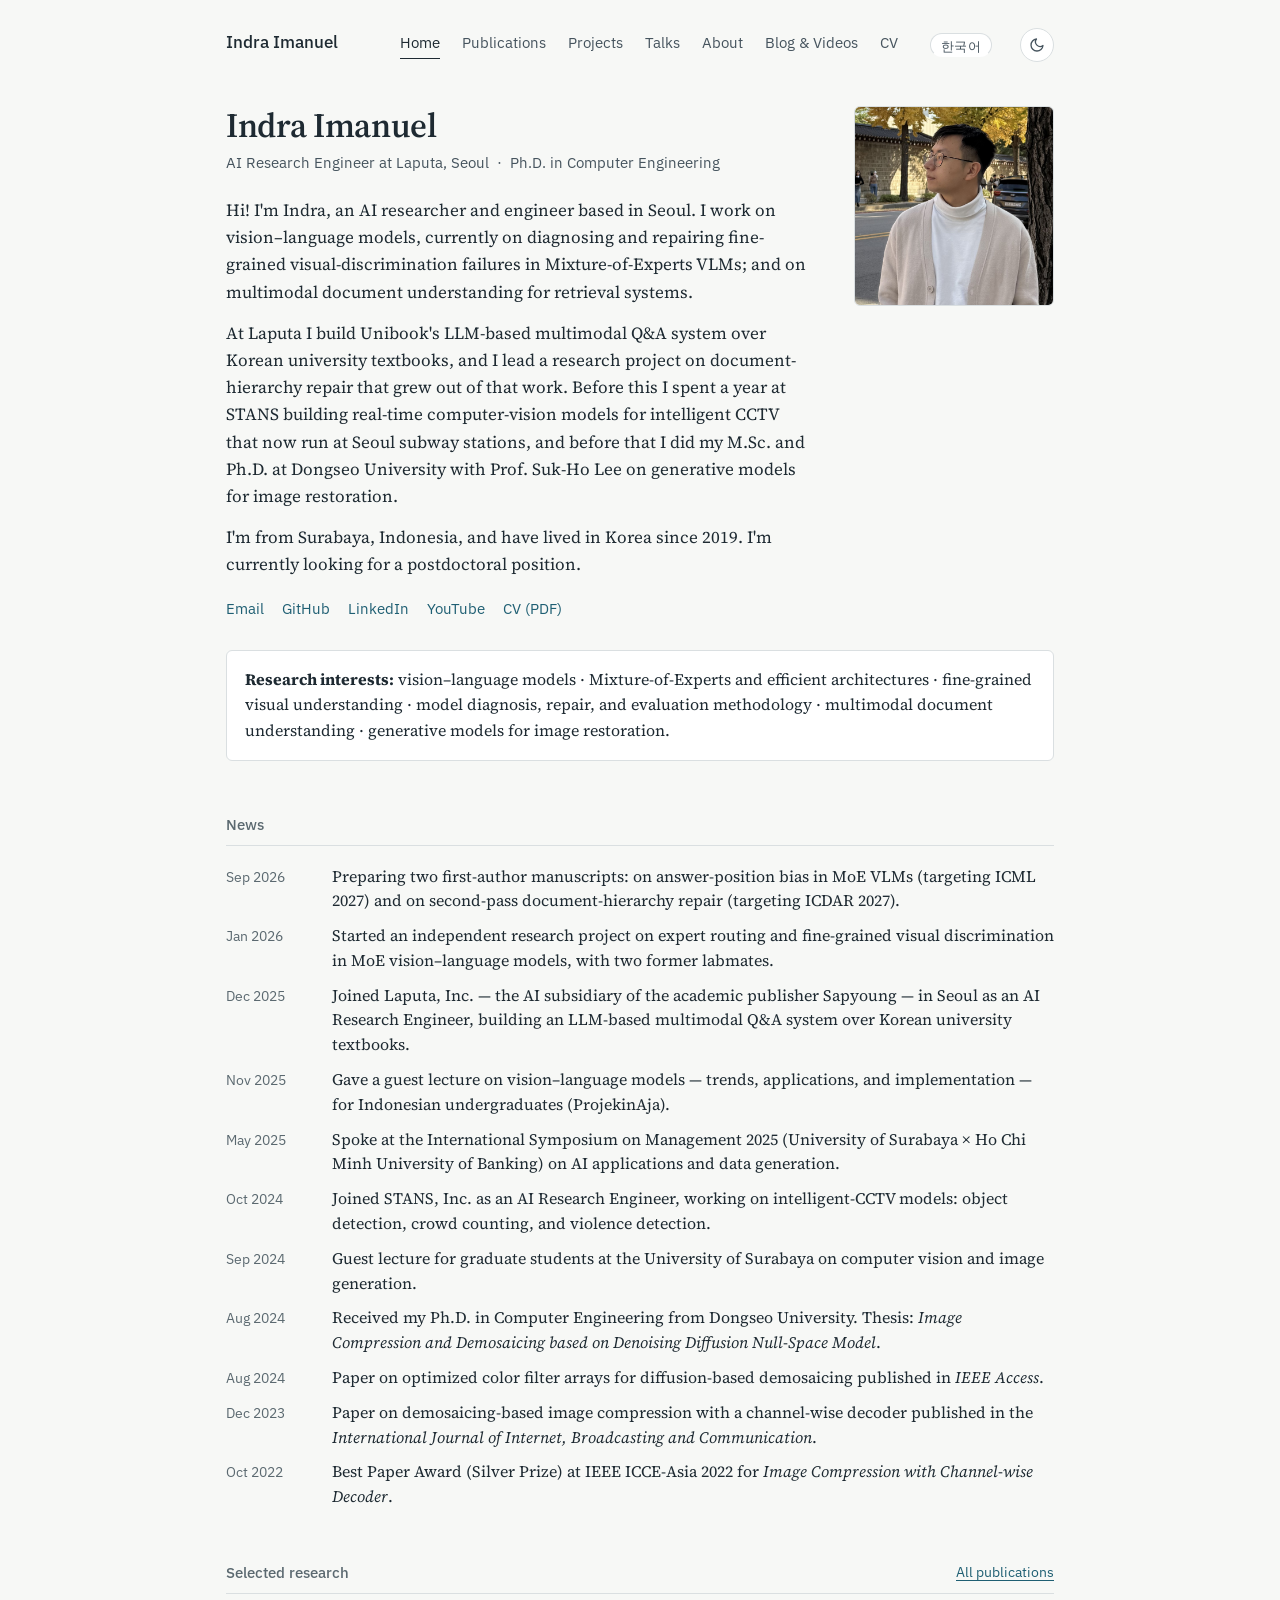
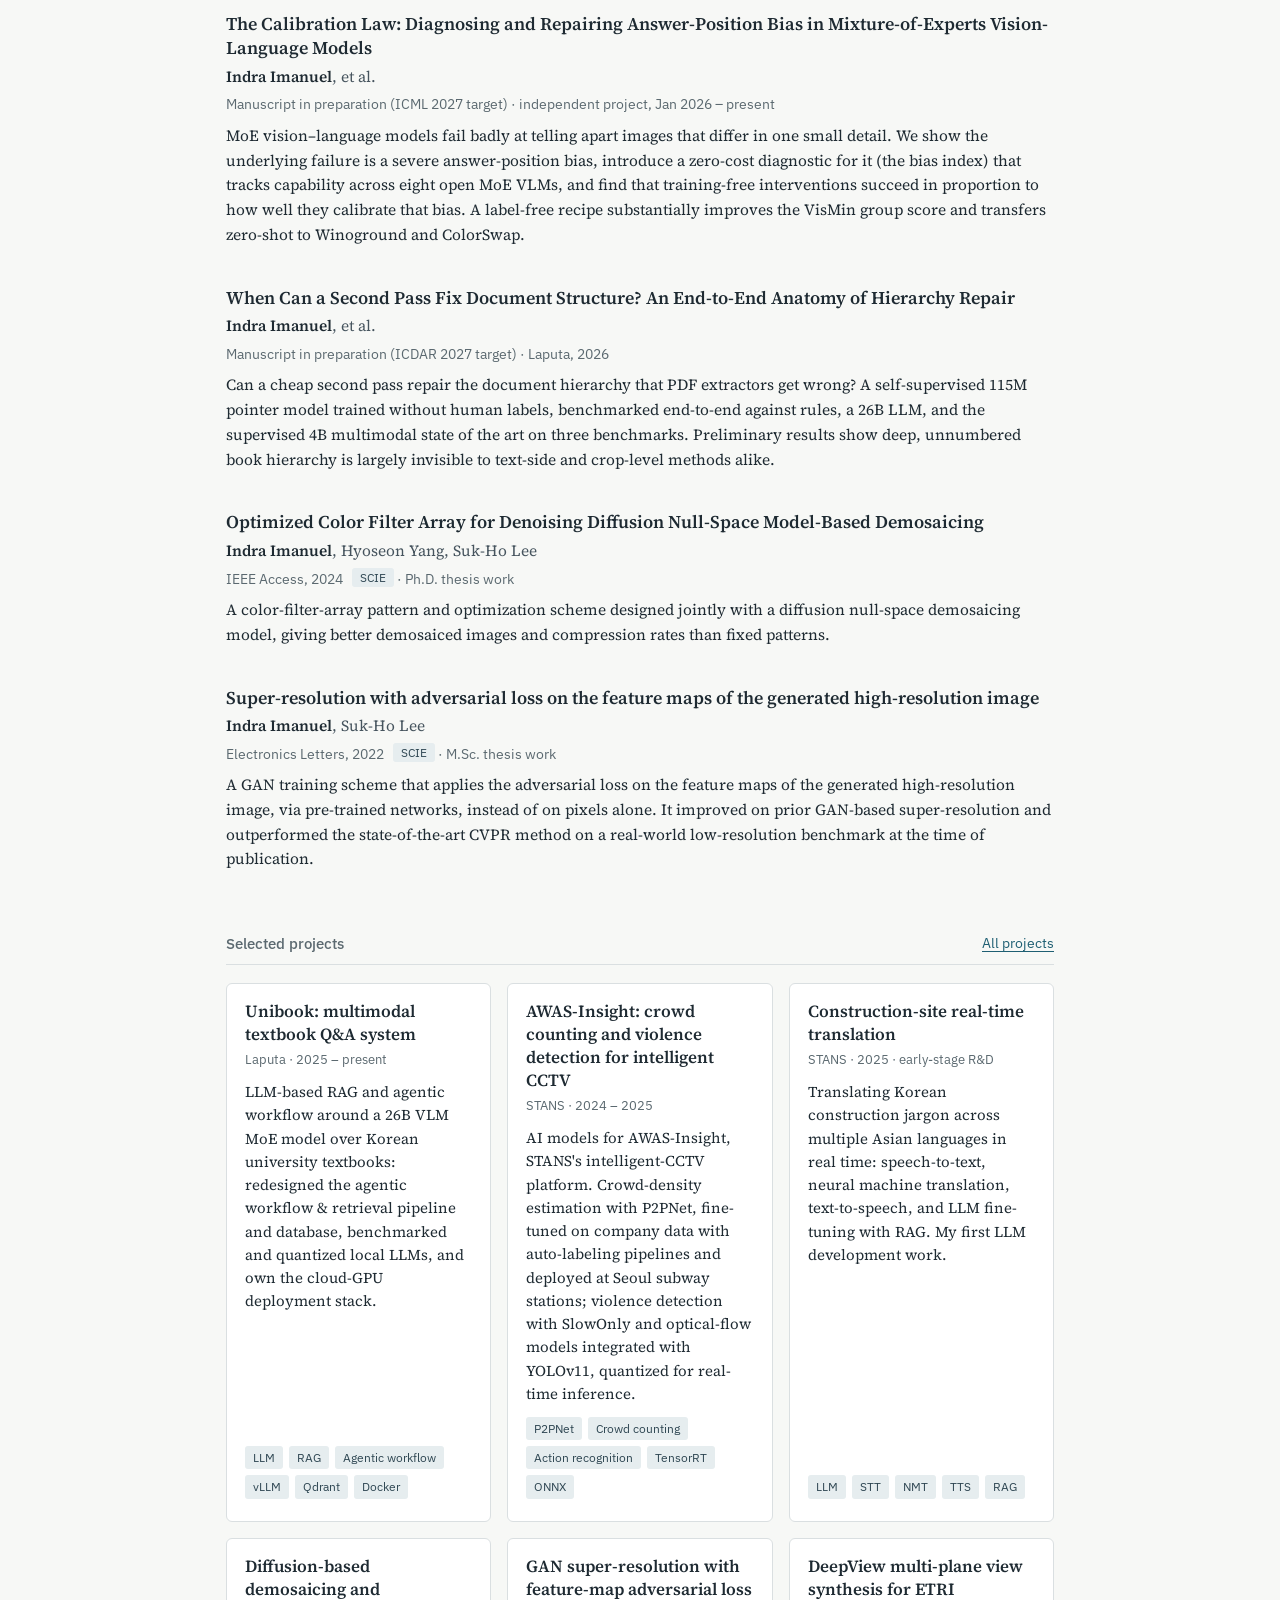
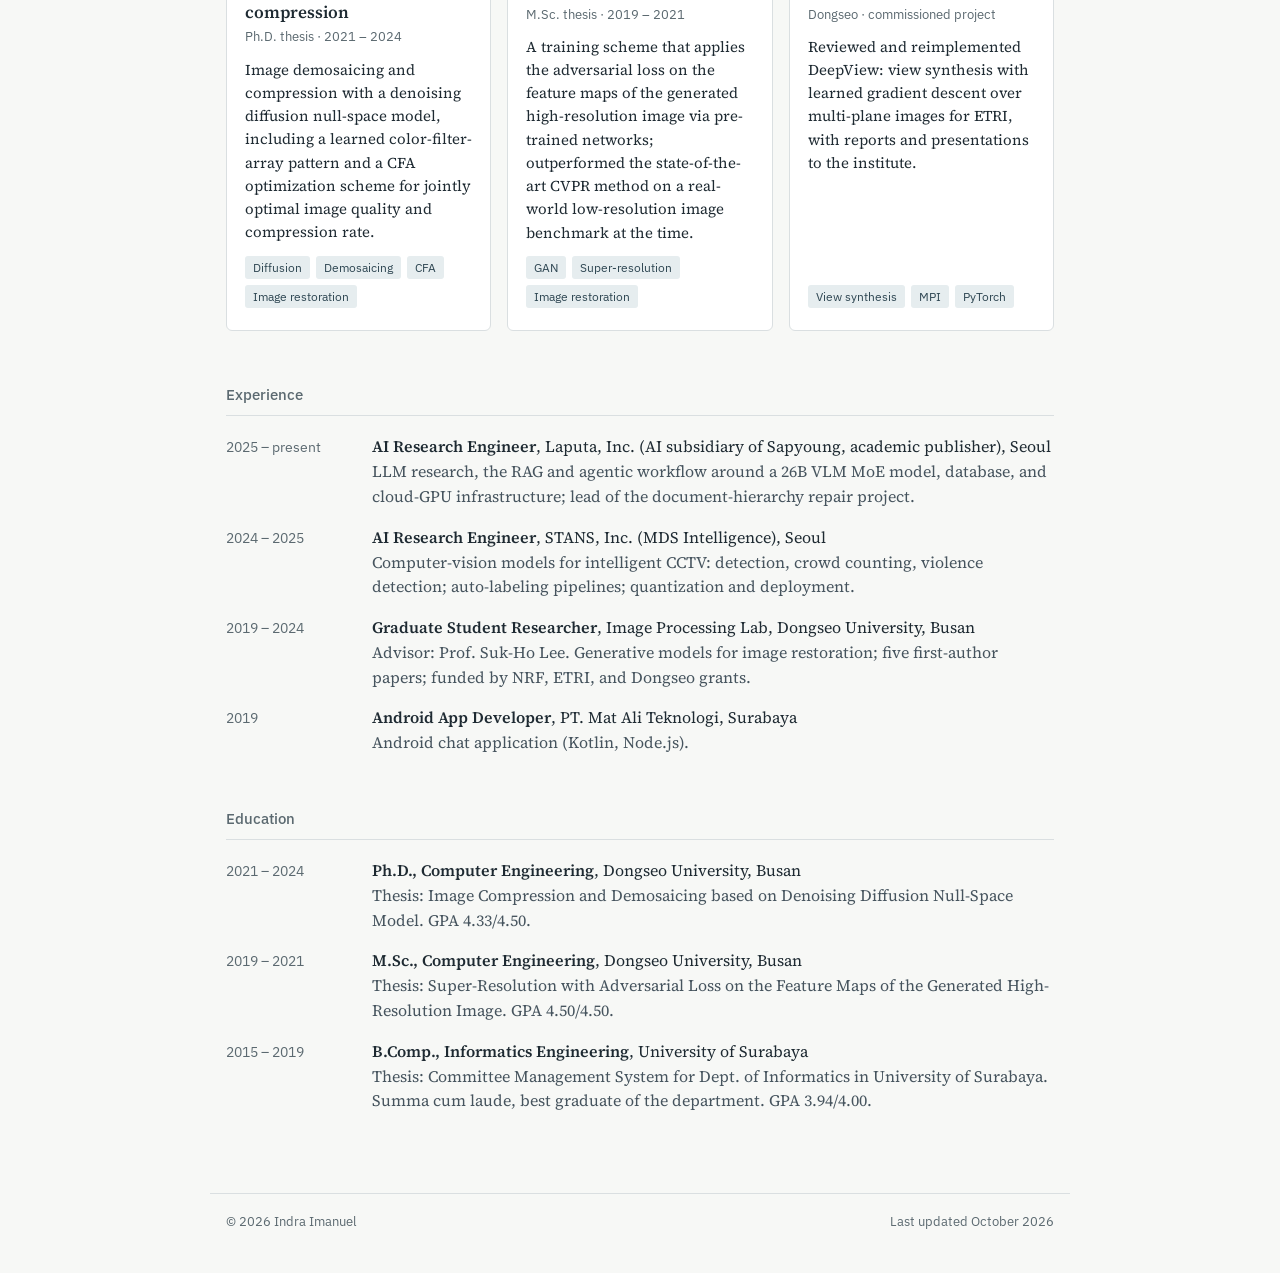
==== index.html @ f1071379 "Update CV" ====
<!doctype html>
<html lang="en">
<head>
<meta charset="utf-8">
<meta name="viewport" content="width=device-width, initial-scale=1">
<title>Indra Imanuel</title>
<meta name="description" content="Indra Imanuel — AI researcher and engineer in Seoul. Vision–language models, Mixture-of-Experts, document understanding, and production computer vision.">
<meta property="og:title" content="Indra Imanuel">
<meta property="og:description" content="AI researcher and engineer in Seoul. Vision–language models, Mixture-of-Experts, document understanding, production computer vision.">
<meta property="og:type" content="profile">
<link rel="icon" href="data:image/svg+xml,%3Csvg xmlns='http://www.w3.org/2000/svg' viewBox='0 0 32 32'%3E%3Crect width='32' height='32' rx='6' fill='%231F5F73'/%3E%3Ctext x='16' y='22' font-family='Georgia,serif' font-size='17' fill='%23fff' text-anchor='middle'%3EII%3C/text%3E%3C/svg%3E">
<link rel="preconnect" href="https://fonts.googleapis.com">
<link rel="preconnect" href="https://fonts.gstatic.com" crossorigin>
<link href="https://fonts.googleapis.com/css2?family=Source+Serif+4:ital,opsz,wght@0,8..60,400;0,8..60,600;1,8..60,400&family=IBM+Plex+Sans:wght@400;500&display=swap" rel="stylesheet">
<link rel="stylesheet" href="style.css">
<script>
  (function () {
    try {
      var t = localStorage.getItem('theme');
      if (t === 'dark' || t === 'light') document.documentElement.setAttribute('data-theme', t);
    } catch (e) {}
  })();
</script>
<script type="application/ld+json">
{
  "@context": "https://schema.org",
  "@type": "Person",
  "name": "Indra Imanuel",
  "jobTitle": "AI Research Engineer",
  "worksFor": { "@type": "Organization", "name": "Laputa, Inc." },
  "alumniOf": [
    { "@type": "CollegeOrUniversity", "name": "Dongseo University" },
    { "@type": "CollegeOrUniversity", "name": "University of Surabaya" }
  ],
  "address": { "@type": "PostalAddress", "addressLocality": "Seoul", "addressCountry": "KR" },
  "email": "mailto:indraimanuel145@gmail.com",
  "url": "https://indraimanuel.github.io",
  "sameAs": [
    "https://github.com/indraimanuel",
    "https://www.linkedin.com/in/indra-imanuel/"
  ]
}
</script>
<link rel="alternate" hreflang="ko" href="https://indraimanuel.github.io/ko/index.html">
<link rel="alternate" hreflang="en" href="https://indraimanuel.github.io/index.html">
<script>
  (function () {
    try {
      var pref = localStorage.getItem('lang');
      var here = location.pathname;
      if (pref === 'ko' && here.indexOf('/ko/') === -1 && !sessionStorage.getItem('langManual')) {
        var file = here.split('/').pop() || 'index.html';
        location.replace('ko/' + file);
      }
    } catch (e) {}
  })();
</script>
</head>
<body>
<a class="skip" href="#main">Skip to content</a>

<header class="top">
  <a class="brand" href="index.html">Indra Imanuel</a>
  <nav aria-label="Main">
    <a href="index.html" aria-current="page">Home</a>
    <a href="publications.html">Publications</a>
    <a href="projects.html">Projects</a>
    <a href="talks.html">Talks</a>
    <a href="about.html">About</a>
    <a href="blog.html">Blog &amp; Videos</a>
    <a href="cv.pdf">CV</a>
    <a class="lang-toggle" href="ko/index.html" hreflang="ko" lang="ko" onclick="try{localStorage.setItem('lang','ko');sessionStorage.setItem('langManual','1')}catch(e){}">한국어</a>
    <button class="theme-toggle" type="button" aria-label="Toggle dark mode" title="Toggle dark mode">
      <svg class="moon" viewBox="0 0 24 24" fill="none" stroke="currentColor" stroke-width="2" stroke-linecap="round" stroke-linejoin="round" aria-hidden="true"><path d="M21 12.8A9 9 0 1 1 11.2 3a7 7 0 0 0 9.8 9.8z"/></svg>
      <svg class="sun" viewBox="0 0 24 24" fill="none" stroke="currentColor" stroke-width="2" stroke-linecap="round" stroke-linejoin="round" aria-hidden="true"><circle cx="12" cy="12" r="4"/><path d="M12 2v2M12 20v2M4.9 4.9l1.4 1.4M17.7 17.7l1.4 1.4M2 12h2M20 12h2M4.9 19.1l1.4-1.4M17.7 6.3l1.4-1.4"/></svg>
    </button>
  </nav>
</header>

<main id="main">

  <div class="hero">
    <div>
      <h1>Indra Imanuel</h1>
      <p class="role">AI Research Engineer at Laputa, Seoul &nbsp;·&nbsp; Ph.D. in Computer Engineering</p>
      <p>
        Hi! I'm Indra, an AI researcher and engineer based in Seoul. I work
        on vision–language models, currently on diagnosing and repairing
        fine-grained visual-discrimination failures in Mixture-of-Experts
        VLMs; and on multimodal document understanding for retrieval
        systems.
      </p>
      <p>
        At Laputa I build Unibook's LLM-based multimodal Q&amp;A system over
        Korean university textbooks, and I lead a research project on
        document-hierarchy repair that grew out of that work. Before this
        I spent a year at STANS building real-time computer-vision models
        for intelligent CCTV that now run at Seoul subway stations,
        and before that I did my M.Sc. and Ph.D. at Dongseo University
        with Prof. Suk-Ho Lee on generative models for image restoration.
      </p>
      <p>
        I'm from Surabaya, Indonesia, and have lived in Korea since 2019.
        I'm currently looking for a postdoctoral position.
      </p>
      <ul class="contacts">
        <li><a href="mailto:indraimanuel145@gmail.com">Email</a></li>
        <li><a href="https://github.com/indraimanuel">GitHub</a></li>
        <li><a href="https://www.linkedin.com/in/indra-imanuel/">LinkedIn</a></li>
        <li><a href="https://www.youtube.com/@IndrainKorea">YouTube</a></li>
        <li><a href="cv.pdf">CV (PDF)</a></li>
      </ul>
    </div>
    <div class="portrait">
      <!-- square photo, named photo.jpg, in the same folder -->
      <img src="photo.jpg" alt="Indra Imanuel" onerror="this.style.display='none'">
    </div>
  </div>

  <div class="interests">
    <p>
      <strong>Research interests:</strong> vision–language models ·
      Mixture-of-Experts and efficient architectures · fine-grained visual
      understanding · model diagnosis, repair, and evaluation methodology ·
      multimodal document understanding · generative models for image
      restoration.
    </p>
  </div>

  <section id="news">
    <h2>News</h2>
    <ul class="news">
      <li><time>Sep 2026</time><span>Preparing two first-author manuscripts: on answer-position bias in MoE VLMs (targeting ICML 2027) and on second-pass document-hierarchy repair (targeting ICDAR 2027).</span></li>
      <li><time>Jan 2026</time><span>Started an independent research project on expert routing and fine-grained visual discrimination in MoE vision–language models, with two former labmates.</span></li>
      <li><time>Dec 2025</time><span>Joined Laputa, Inc. — the AI subsidiary of the academic publisher Sapyoung — in Seoul as an AI Research Engineer, building an LLM-based multimodal Q&amp;A system over Korean university textbooks.</span></li>
      <li><time>Nov 2025</time><span>Gave a guest lecture on vision–language models — trends, applications, and implementation — for Indonesian undergraduates (ProjekinAja).</span></li>
      <li><time>May 2025</time><span>Spoke at the International Symposium on Management 2025 (University of Surabaya × Ho Chi Minh University of Banking) on AI applications and data generation.</span></li>
      <li><time>Oct 2024</time><span>Joined STANS, Inc. as an AI Research Engineer, working on intelligent-CCTV models: object detection, crowd counting, and violence detection.</span></li>
      <li><time>Sep 2024</time><span>Guest lecture for graduate students at the University of Surabaya on computer vision and image generation.</span></li>
      <li><time>Aug 2024</time><span>Received my Ph.D. in Computer Engineering from Dongseo University. Thesis: <em>Image Compression and Demosaicing based on Denoising Diffusion Null-Space Model</em>.</span></li>
      <li><time>Aug 2024</time><span>Paper on optimized color filter arrays for diffusion-based demosaicing published in <em>IEEE Access</em>.</span></li>
      <li><time>Dec 2023</time><span>Paper on demosaicing-based image compression with a channel-wise decoder published in the <em>International Journal of Internet, Broadcasting and Communication</em>.</span></li>
      <li><time>Oct 2022</time><span>Best Paper Award (Silver Prize) at IEEE ICCE-Asia 2022 for <em>Image Compression with Channel-wise Decoder</em>.</span></li>
    </ul>
  </section>

  <section id="research">
    <h2>Selected research <a class="more" href="publications.html">All publications</a></h2>

    <article class="pub">
      <figure><img src="img/pub-calibration.png" alt="" onerror="this.parentElement.style.display='none'; this.closest('.pub').classList.add('nothumb')"></figure>
      <div>
        <h3>The Calibration Law: Diagnosing and Repairing Answer-Position Bias in Mixture-of-Experts Vision-Language Models</h3>
        <p class="authors"><b>Indra Imanuel</b>, et al.</p>
        <p class="venue">Manuscript in preparation (ICML 2027 target) · independent project, Jan 2026 – present</p>
        <p class="abstract">
          MoE vision–language models fail badly at telling apart images
          that differ in one small detail. We show the underlying failure
          is a severe answer-position bias, introduce a zero-cost
          diagnostic for it (the bias index) that tracks capability across
          eight open MoE VLMs, and find that training-free interventions
          succeed in proportion to how well they calibrate that bias. A label-free recipe substantially improves the VisMin group
          score and transfers zero-shot to Winoground and ColorSwap.
        </p>
      </div>
    </article>

    <article class="pub">
      <figure><img src="img/pub-hierarchy.png" alt="" onerror="this.parentElement.style.display='none'; this.closest('.pub').classList.add('nothumb')"></figure>
      <div>
        <h3>When Can a Second Pass Fix Document Structure? An End-to-End Anatomy of Hierarchy Repair</h3>
        <p class="authors"><b>Indra Imanuel</b>, et al.</p>
        <p class="venue">Manuscript in preparation (ICDAR 2027 target) · Laputa, 2026</p>
        <p class="abstract">
          Can a cheap second pass repair the document hierarchy that PDF
          extractors get wrong? A self-supervised 115M pointer model
          trained without human labels, benchmarked end-to-end against
          rules, a 26B LLM, and the supervised 4B multimodal state of the
          art on three benchmarks. Preliminary results show deep,
          unnumbered book hierarchy is largely invisible to text-side and
          crop-level methods alike.
        </p>
      </div>
    </article>

    <article class="pub">
      <figure><img src="img/pub-cfa.png" alt="" onerror="this.parentElement.style.display='none'; this.closest('.pub').classList.add('nothumb')"></figure>
      <div>
        <h3><a href="https://doi.org/10.1109/ACCESS.2024.3448451">Optimized Color Filter Array for Denoising Diffusion Null-Space Model-Based Demosaicing</a></h3>
        <p class="authors"><b>Indra Imanuel</b>, Hyoseon Yang, Suk-Ho Lee</p>
        <p class="venue">IEEE Access, 2024 <span class="tag">SCIE</span> · Ph.D. thesis work</p>
        <p class="abstract">
          A color-filter-array pattern and optimization scheme designed
          jointly with a diffusion null-space demosaicing model, giving
          better demosaiced images and compression rates than fixed
          patterns.
        </p>
      </div>
    </article>

    <article class="pub">
      <figure><img src="img/pub-sr.png" alt="" onerror="this.parentElement.style.display='none'; this.closest('.pub').classList.add('nothumb')"></figure>
      <div>
        <h3><a href="https://doi.org/10.1049/ell2.12360">Super-resolution with adversarial loss on the feature maps of the generated high-resolution image</a></h3>
        <p class="authors"><b>Indra Imanuel</b>, Suk-Ho Lee</p>
        <p class="venue">Electronics Letters, 2022 <span class="tag">SCIE</span> · M.Sc. thesis work</p>
        <p class="abstract">
          A GAN training scheme that applies the adversarial loss on the
          feature maps of the generated high-resolution image, via
          pre-trained networks, instead of on pixels alone. It improved on
          prior GAN-based super-resolution and outperformed the
          state-of-the-art CVPR method on a real-world low-resolution
          benchmark at the time of publication.
        </p>
      </div>
    </article>
  </section>

  <section id="projects">
    <h2>Selected projects <a class="more" href="projects.html">All projects</a></h2>
    <div class="cards">
      <div class="card">
        <h3>Unibook: multimodal textbook Q&amp;A system</h3>
        <p class="when">Laputa · 2025 – present</p>
        <p>LLM-based RAG and agentic workflow around a 26B VLM MoE model over Korean university textbooks: redesigned the agentic workflow &amp retrieval pipeline and database, benchmarked and quantized local LLMs, and own the cloud-GPU deployment stack.</p>
        <div class="stack"><span>LLM</span><span>RAG</span><span>Agentic workflow</span><span>vLLM</span><span>Qdrant</span><span>Docker</span></div>
      </div>
      <div class="card">
        <h3>AWAS-Insight: crowd counting and violence detection for intelligent CCTV</h3>
        <p class="when">STANS · 2024 – 2025</p>
        <p>AI models for AWAS-Insight, STANS's intelligent-CCTV platform. Crowd-density estimation with P2PNet, fine-tuned on company data with auto-labeling pipelines and deployed at Seoul subway stations; violence detection with SlowOnly and optical-flow models integrated with YOLOv11, quantized for real-time inference.</p>
        <div class="stack"><span>P2PNet</span><span>Crowd counting</span><span>Action recognition</span><span>TensorRT</span><span>ONNX</span></div>
      </div>
      <div class="card">
        <h3>Construction-site real-time translation</h3>
        <p class="when">STANS · 2025 · early-stage R&amp;D</p>
        <p>Translating Korean construction jargon across multiple Asian languages in real time: speech-to-text, neural machine translation, text-to-speech, and LLM fine-tuning with RAG. My first LLM development work.</p>
        <div class="stack"><span>LLM</span><span>STT</span><span>NMT</span><span>TTS</span><span>RAG</span></div>
      </div>
      <div class="card">
        <h3>Diffusion-based demosaicing and compression</h3>
        <p class="when">Ph.D. thesis · 2021 – 2024</p>
        <p>Image demosaicing and compression with a denoising diffusion null-space model, including a learned color-filter-array pattern and a CFA optimization scheme for jointly optimal image quality and compression rate.</p>
        <div class="stack"><span>Diffusion</span><span>Demosaicing</span><span>CFA</span><span>Image restoration</span></div>
      </div>
      <div class="card">
        <h3>GAN super-resolution with feature-map adversarial loss</h3>
        <p class="when">M.Sc. thesis · 2019 – 2021</p>
        <p>A training scheme that applies the adversarial loss on the feature maps of the generated high-resolution image via pre-trained networks; outperformed the state-of-the-art CVPR method on a real-world low-resolution image benchmark at the time.</p>
        <div class="stack"><span>GAN</span><span>Super-resolution</span><span>Image restoration</span></div>
      </div>
      <div class="card">
        <h3>DeepView multi-plane view synthesis for ETRI</h3>
        <p class="when">Dongseo · commissioned project</p>
        <p>Reviewed and reimplemented DeepView: view synthesis with learned gradient descent over multi-plane images for ETRI, with reports and presentations to the institute.</p>
        <div class="stack"><span>View synthesis</span><span>MPI</span><span>PyTorch</span></div>
      </div>
    </div>
  </section>

  <section id="experience">
    <h2>Experience</h2>
    <ul class="exp">
      <li><time>2025 – present</time><div><b>AI Research Engineer</b>, Laputa, Inc. (AI subsidiary of Sapyoung, academic publisher), Seoul<br><span class="sub">LLM research, the RAG and agentic workflow around a 26B VLM MoE model, database, and cloud-GPU infrastructure; lead of the document-hierarchy repair project.</span></div></li>
      <li><time>2024 – 2025</time><div><b>AI Research Engineer</b>, STANS, Inc. (MDS Intelligence), Seoul<br><span class="sub">Computer-vision models for intelligent CCTV: detection, crowd counting, violence detection; auto-labeling pipelines; quantization and deployment.</span></div></li>
      <li><time>2019 – 2024</time><div><b>Graduate Student Researcher</b>, Image Processing Lab, Dongseo University, Busan<br><span class="sub">Advisor: Prof. Suk-Ho Lee. Generative models for image restoration; five first-author papers; funded by NRF, ETRI, and Dongseo grants.</span></div></li>
      <li><time>2019</time><div><b>Android App Developer</b>, PT. Mat Ali Teknologi, Surabaya<br><span class="sub">Android chat application (Kotlin, Node.js).</span></div></li>
    </ul>
  </section>

  <section id="education">
    <h2>Education</h2>
    <ul class="exp">
      <li><time>2021 – 2024</time><div><b>Ph.D., Computer Engineering</b>, Dongseo University, Busan<br><span class="sub">Thesis: Image Compression and Demosaicing based on Denoising Diffusion Null-Space Model. GPA 4.33/4.50.</span></div></li>
      <li><time>2019 – 2021</time><div><b>M.Sc., Computer Engineering</b>, Dongseo University, Busan<br><span class="sub">Thesis: Super-Resolution with Adversarial Loss on the Feature Maps of the Generated High-Resolution Image. GPA 4.50/4.50.</span></div></li>
      <li><time>2015 – 2019</time><div><b>B.Comp., Informatics Engineering</b>, University of Surabaya<br><span class="sub">Thesis: Committee Management System for Dept. of Informatics in University of Surabaya. Summa cum laude, best graduate of the department. GPA 3.94/4.00.</span></div></li>
    </ul>
  </section>

</main>

<footer class="bottom">
  <span>© 2026 Indra Imanuel</span>
  <span>Last updated October 2026</span>
</footer>
<script>
  (function () {
    var btn = document.querySelector('.theme-toggle');
    if (!btn) return;
    btn.addEventListener('click', function () {
      var root = document.documentElement;
      var current = root.getAttribute('data-theme');
      var systemDark = window.matchMedia && window.matchMedia('(prefers-color-scheme: dark)').matches;
      var isDark = current === 'dark' || (!current && systemDark);
      var next = isDark ? 'light' : 'dark';
      root.setAttribute('data-theme', next);
      try { localStorage.setItem('theme', next); } catch (e) {}
    });
  })();
</script>
</body>
</html>
---- style.css ----
/* Indra Imanuel — personal site
   Plain CSS, no build step. Edit freely. */

:root {
  --paper: #F7F8F6;
  --panel: #FFFFFF;
  --ink: #1E2A32;
  --ink-soft: #46545E;
  --meta: #5B6970;
  --rule: #DADFE1;
  --accent: #1F5F73;
  --accent-ink: #164A5B;
  --tag: #E6EDEF;
  --tag-ink: #2E4652;
  --serif: "Source Serif 4", Georgia, "Times New Roman", serif;
  --sans: "IBM Plex Sans", system-ui, -apple-system, "Segoe UI", sans-serif;
  --max: 860px;
}
@media (prefers-color-scheme: dark) {
  :root:not([data-theme="light"]) {
    --paper: #131A1F; --panel: #1A2329; --ink: #E6EAEC; --ink-soft: #B7C1C7;
    --meta: #93A0A8; --rule: #2C3940; --accent: #7FC0D4; --accent-ink: #A3D3E2;
    --tag: #22313A; --tag-ink: #C7D5DC;
  }
}
:root[data-theme="dark"] {
  --paper: #131A1F; --panel: #1A2329; --ink: #E6EAEC; --ink-soft: #B7C1C7;
  --meta: #93A0A8; --rule: #2C3940; --accent: #7FC0D4; --accent-ink: #A3D3E2;
  --tag: #22313A; --tag-ink: #C7D5DC;
}

* { box-sizing: border-box; }
html { -webkit-text-size-adjust: 100%; scroll-behavior: smooth; }
@media (prefers-reduced-motion: reduce) { html { scroll-behavior: auto; } }
body {
  margin: 0; background: var(--paper); color: var(--ink);
  font-family: var(--serif); font-size: 17px; line-height: 1.6; font-optical-sizing: auto;
}
a { color: var(--accent); text-decoration: underline; text-decoration-thickness: 1px; text-underline-offset: 3px; }
a:hover { color: var(--accent-ink); }
a:focus-visible { outline: 2px solid var(--accent); outline-offset: 3px; border-radius: 2px; }
img { max-width: 100%; }

.skip { position: absolute; left: -999px; top: 8px; background: var(--panel); color: var(--ink);
        padding: 8px 12px; font-family: var(--sans); font-size: 14px; border: 1px solid var(--rule); z-index: 10; }
.skip:focus { left: 16px; }

/* ---------- header / nav ---------- */
header.top {
  max-width: var(--max); margin: 0 auto; padding: 28px 16px 0;
  display: flex; align-items: baseline; justify-content: space-between; gap: 16px; flex-wrap: wrap;
  font-family: var(--sans);
}
header.top .brand { font-size: 17px; font-weight: 500; color: var(--ink); text-decoration: none; }
header.top nav { display: flex; gap: 22px; font-size: 15px; align-items: center; }
header.top nav a { color: var(--ink-soft); text-decoration: none; padding-bottom: 3px; border-bottom: 1px solid transparent; }
header.top nav a:hover { color: var(--accent); }
header.top nav a[aria-current="page"] { color: var(--ink); border-bottom-color: var(--ink); }
.lang-toggle {
  font-family: var(--sans); font-size: 13px; font-weight: 500; letter-spacing: 0.02em;
  color: var(--ink-soft); text-decoration: none; border: 1px solid var(--rule); border-radius: 999px;
  padding: 6px 10px; line-height: 1; margin-left: 10px; background: var(--panel);
}
.lang-toggle:hover { color: var(--accent); border-color: var(--accent); text-decoration: none; }
html[lang="ko"] body { font-family: "Noto Serif KR", var(--serif); }
html[lang="ko"] .hero h1, html[lang="ko"] h1.page { letter-spacing: 0; }
.theme-toggle {
  appearance: none; background: var(--panel); border: 1px solid var(--rule); color: var(--ink-soft);
  border-radius: 999px; width: 34px; height: 34px; cursor: pointer; display: inline-flex;
  align-items: center; justify-content: center; padding: 0; margin-left: 6px; vertical-align: middle;
}
.theme-toggle:hover { color: var(--accent); border-color: var(--accent); }
.theme-toggle:focus-visible { outline: 2px solid var(--accent); outline-offset: 2px; }
.theme-toggle svg { width: 16px; height: 16px; display: block; }
.theme-toggle .moon { display: block; }
.theme-toggle .sun { display: none; }
:root[data-theme="dark"] .theme-toggle .moon { display: none; }
:root[data-theme="dark"] .theme-toggle .sun { display: block; }
@media (prefers-color-scheme: dark) {
  :root:not([data-theme="light"]) .theme-toggle .moon { display: none; }
  :root:not([data-theme="light"]) .theme-toggle .sun { display: block; }
}

main { max-width: var(--max); margin: 0 auto; padding: 44px 16px 64px; }

/* ---------- home hero ---------- */
.hero { display: grid; grid-template-columns: 1fr 200px; gap: 40px; align-items: start; }
.hero h1 { font-size: 34px; line-height: 1.15; font-weight: 600; letter-spacing: -0.01em; margin: 0 0 6px; }
.hero .role { font-family: var(--sans); font-size: 15px; color: var(--ink-soft); margin: 0 0 22px; }
.hero p { margin: 0 0 14px; }
.hero .portrait img { width: 200px; height: 200px; object-fit: cover; border-radius: 6px; display: block; border: 1px solid var(--rule); }
.contacts { list-style: none; padding: 0; margin: 18px 0 0; font-family: var(--sans); font-size: 14.5px;
            display: flex; flex-wrap: wrap; gap: 8px 18px; }
.contacts a { text-decoration: none; }
.contacts a:hover { text-decoration: underline; }

.interests { margin: 30px 0 0; padding: 16px 18px; background: var(--panel); border: 1px solid var(--rule); border-radius: 6px; }
.interests p { margin: 0; font-size: 16px; }

/* ---------- sections ---------- */
section { margin-top: 52px; }
section h2 {
  font-family: var(--sans); font-weight: 500; font-size: 15px; color: var(--meta);
  margin: 0 0 18px; padding-bottom: 8px; border-bottom: 1px solid var(--rule);
}
section h2 a.more { float: right; font-weight: 400; font-size: 14px; }
h1.page { font-size: 30px; font-weight: 600; margin: 0 0 8px; letter-spacing: -0.01em; }
p.page-intro { color: var(--ink-soft); margin: 0 0 36px; max-width: 640px; }

/* news */
.news { list-style: none; padding: 0; margin: 0; }
.news li { display: grid; grid-template-columns: 92px 1fr; gap: 14px; margin: 0 0 10px; font-size: 16px; line-height: 1.55; }
.news time { font-family: var(--sans); font-size: 13.5px; color: var(--meta); padding-top: 3px; }

/* publications */
.pub { display: grid; grid-template-columns: 150px 1fr; gap: 22px; margin: 0 0 30px; align-items: start; }
.pub figure { margin: 0; }
.pub figure img { width: 150px; height: 100px; object-fit: cover; display: block; border: 1px solid var(--rule); background: var(--panel); border-radius: 4px; }
.pub.nothumb { grid-template-columns: 1fr; }
.pub h3 { font-size: 18px; line-height: 1.35; font-weight: 600; margin: 0 0 4px; }
.pub h3 a { color: var(--ink); text-decoration: none; }
.pub h3 a:hover { color: var(--accent); text-decoration: underline; }
.pub .authors { margin: 0 0 4px; font-size: 15.5px; color: var(--ink-soft); }
.pub .authors b { color: var(--ink); font-weight: 600; }
.pub .venue { font-family: var(--sans); font-size: 14px; color: var(--meta); margin: 0 0 8px; }
.pub .abstract { margin: 0 0 8px; font-size: 15.5px; }
.pub .links { font-family: var(--sans); font-size: 14px; }
.pub .links a { margin-right: 16px; }

.tag { font-family: var(--sans); font-size: 12px; background: var(--tag); color: var(--tag-ink);
       padding: 2px 8px; border-radius: 3px; white-space: nowrap; margin-left: 6px; vertical-align: 2px; }

/* projects */
.cards { display: grid; grid-template-columns: repeat(auto-fill, minmax(260px, 1fr)); gap: 16px; }
.card { background: var(--panel); border: 1px solid var(--rule); border-radius: 6px; padding: 16px 18px 14px; display: flex; flex-direction: column; }
.card h3 { font-size: 17px; line-height: 1.35; font-weight: 600; margin: 0 0 4px; }
.card .when { font-family: var(--sans); font-size: 13px; color: var(--meta); margin: 0 0 10px; }
.card p { margin: 0 0 12px; font-size: 15px; line-height: 1.55; flex: 1; }
.card p.when { flex: 0 0 auto; }
.card .stack { display: flex; flex-wrap: wrap; gap: 6px; margin: 0 0 8px; }
.card .stack span { font-family: var(--sans); font-size: 12px; background: var(--tag); color: var(--tag-ink); padding: 2px 8px; border-radius: 3px; }
.card .links { font-family: var(--sans); font-size: 13.5px; }
.card .links a { margin-right: 14px; }
.group-note { color: var(--ink-soft); font-size: 15.5px; margin: -6px 0 18px; max-width: 640px; }

/* experience / lists */
.exp { list-style: none; padding: 0; margin: 0; }
.exp li { display: grid; grid-template-columns: 130px 1fr; gap: 16px; margin: 0 0 16px; font-size: 16px; line-height: 1.55; }
.exp time { font-family: var(--sans); font-size: 13.5px; color: var(--meta); padding-top: 3px; }
.exp b { font-weight: 600; }
.exp .sub { color: var(--ink-soft); }

.plain { list-style: none; padding: 0; margin: 0; }
.plain li { margin: 0 0 12px; font-size: 16px; line-height: 1.55; }
.plain li .when { font-family: var(--sans); font-size: 13px; color: var(--meta); margin-left: 6px; }

.prose p { margin: 0 0 16px; }
.prose h3 { font-size: 20px; font-weight: 600; margin: 30px 0 8px; }
.prose figure { margin: 22px 0; }
.prose figure img { display: block; width: 100%; height: auto; border: 1px solid var(--rule); border-radius: 4px; }
.prose figcaption { font-family: var(--sans); font-size: 13px; color: var(--meta); margin-top: 8px; }

/* videos */
.videos { display: grid; grid-template-columns: repeat(auto-fill, minmax(300px, 1fr)); gap: 20px; margin: 4px 0 14px; }
.video { margin: 0; }
.video .frame { position: relative; aspect-ratio: 16 / 9; background: var(--panel); border: 1px solid var(--rule); border-radius: 6px; overflow: hidden; }
.video iframe { position: absolute; inset: 0; width: 100%; height: 100%; border: 0; }
.video figcaption { font-family: var(--sans); font-size: 13.5px; color: var(--meta); margin-top: 8px; }
.links-line { font-family: var(--sans); font-size: 14.5px; margin: 0; }

/* blog */
.posts { list-style: none; padding: 0; margin: 0; }
.posts li { margin: 0 0 22px; }
.posts h3 { font-size: 19px; margin: 0 0 2px; font-weight: 600; }
.posts time { font-family: var(--sans); font-size: 13.5px; color: var(--meta); }
.posts p { margin: 6px 0 0; color: var(--ink-soft); font-size: 15.5px; }
.empty { color: var(--ink-soft); font-size: 16px; padding: 18px; border: 1px dashed var(--rule); border-radius: 6px; }

footer.bottom {
  max-width: var(--max); margin: 0 auto; padding: 18px 16px 40px; border-top: 1px solid var(--rule);
  font-family: var(--sans); font-size: 13px; color: var(--meta); display: flex; justify-content: space-between; flex-wrap: wrap; gap: 8px;
}
footer.bottom a { color: var(--meta); }

@media (max-width: 720px) {
  .hero { grid-template-columns: 1fr; }
  .hero .portrait { order: -1; }
  .hero .portrait img { width: 120px; height: 120px; }
  .pub { grid-template-columns: 1fr; gap: 10px; }
  .pub figure img { width: 100%; height: auto; max-height: 180px; }
  .news li, .exp li { grid-template-columns: 1fr; gap: 2px; }
  header.top nav { gap: 16px; font-size: 14px; }
}
@media print {
  header.top nav, .skip { display: none; }
  body { background: #fff; color: #000; }
  a { color: #000; text-decoration: none; }
}
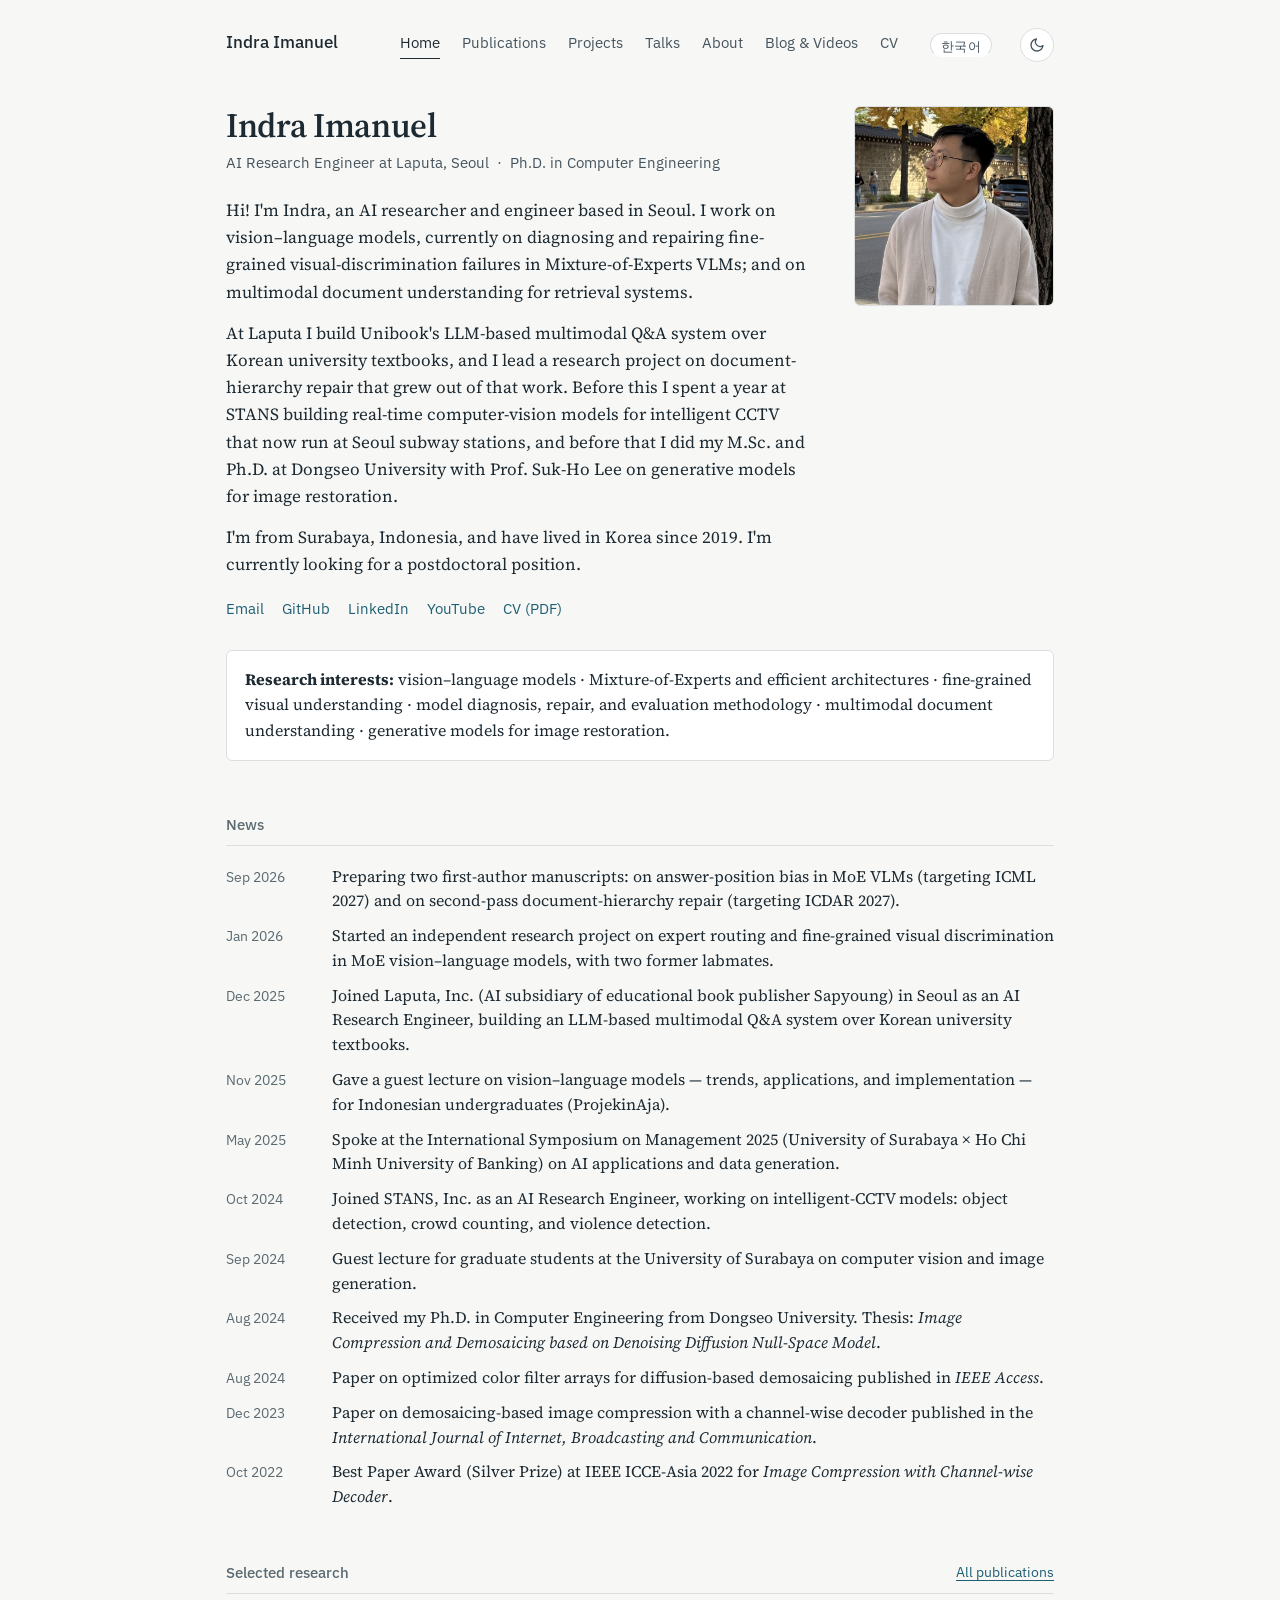
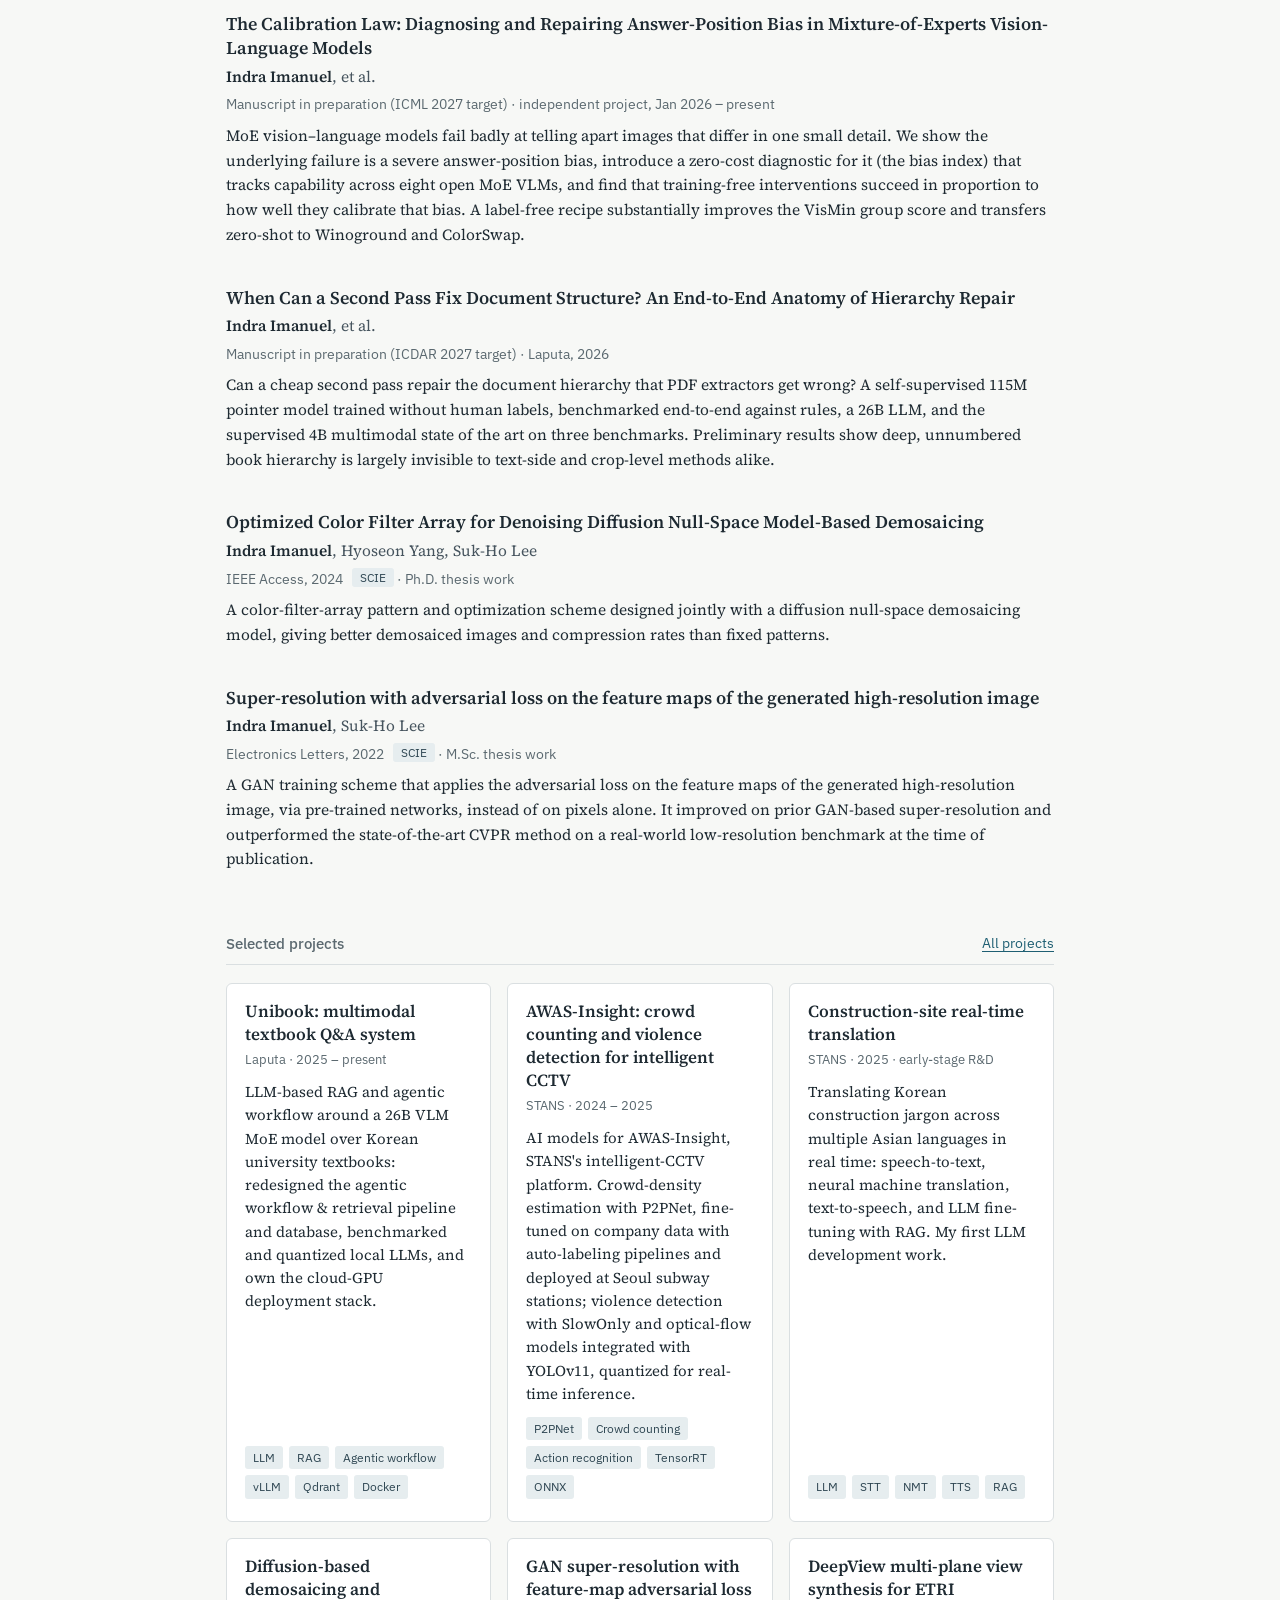
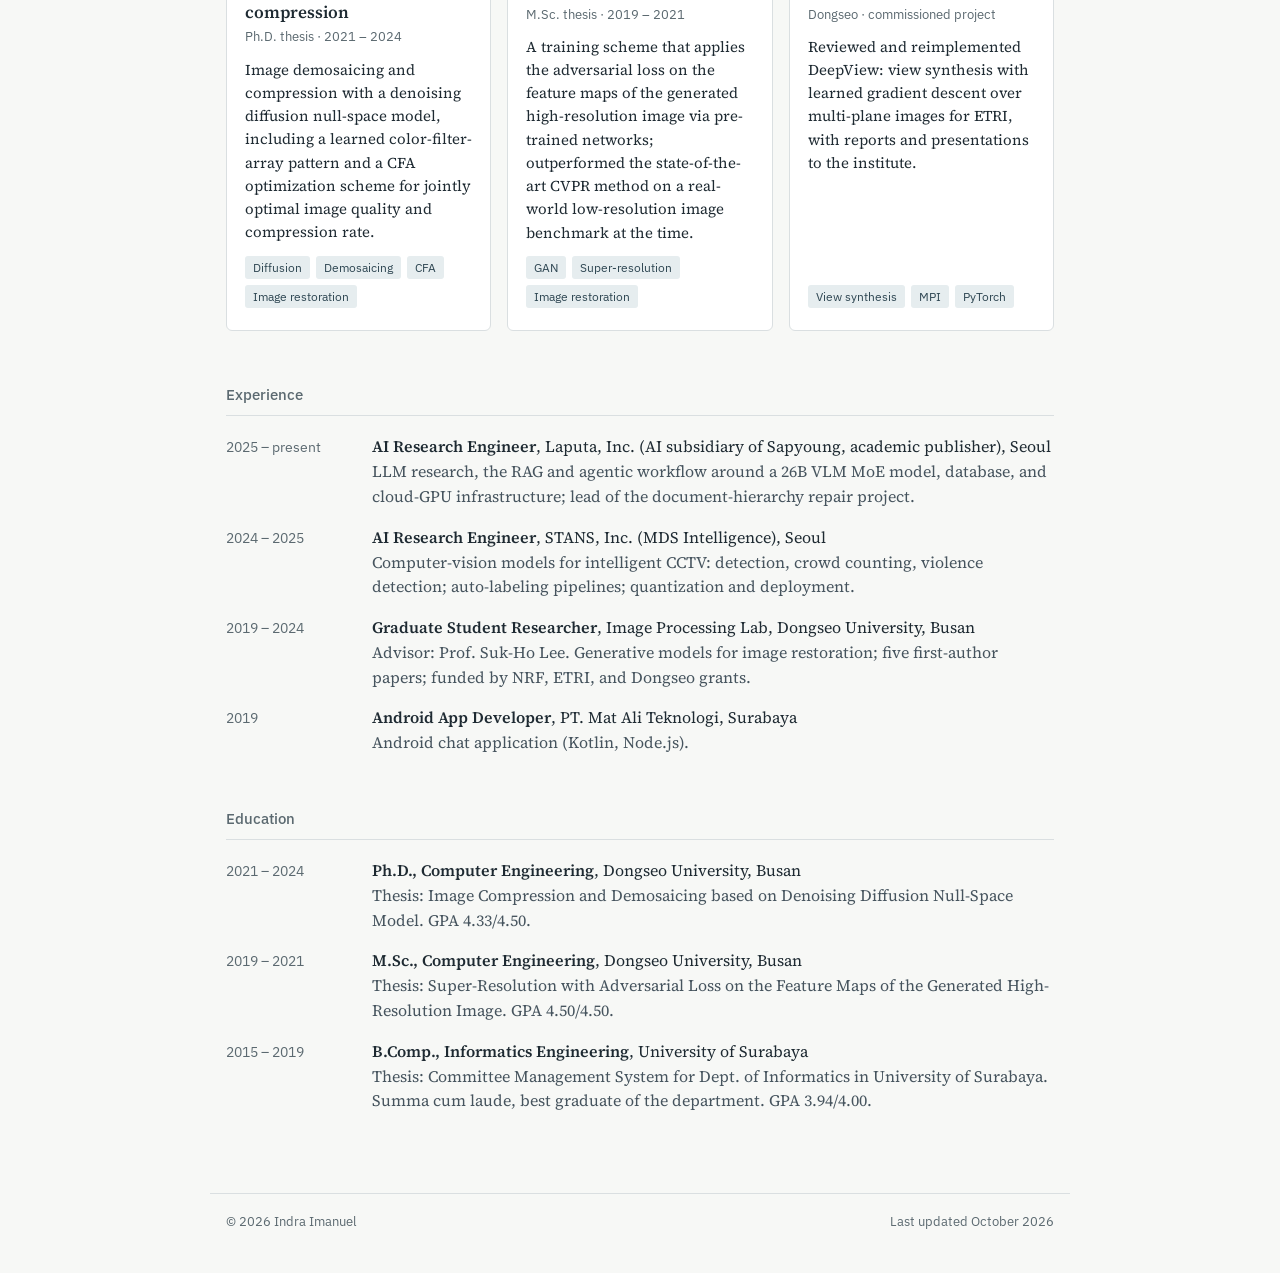
==== commit c69c3942: "Fix typing" ====
--- a/index.html
+++ b/index.html
@@ -132,7 +132,7 @@
     <ul class="news">
       <li><time>Sep 2026</time><span>Preparing two first-author manuscripts: on answer-position bias in MoE VLMs (targeting ICML 2027) and on second-pass document-hierarchy repair (targeting ICDAR 2027).</span></li>
       <li><time>Jan 2026</time><span>Started an independent research project on expert routing and fine-grained visual discrimination in MoE vision–language models, with two former labmates.</span></li>
-      <li><time>Dec 2025</time><span>Joined Laputa, Inc. — the AI subsidiary of the academic publisher Sapyoung — in Seoul as an AI Research Engineer, building an LLM-based multimodal Q&amp;A system over Korean university textbooks.</span></li>
+      <li><time>Dec 2025</time><span>Joined Laputa, Inc. (AI subsidiary of educational book publisher Sapyoung) in Seoul as an AI Research Engineer, building an LLM-based multimodal Q&amp;A system over Korean university textbooks.</span></li>
       <li><time>Nov 2025</time><span>Gave a guest lecture on vision–language models — trends, applications, and implementation — for Indonesian undergraduates (ProjekinAja).</span></li>
       <li><time>May 2025</time><span>Spoke at the International Symposium on Management 2025 (University of Surabaya × Ho Chi Minh University of Banking) on AI applications and data generation.</span></li>
       <li><time>Oct 2024</time><span>Joined STANS, Inc. as an AI Research Engineer, working on intelligent-CCTV models: object detection, crowd counting, and violence detection.</span></li>
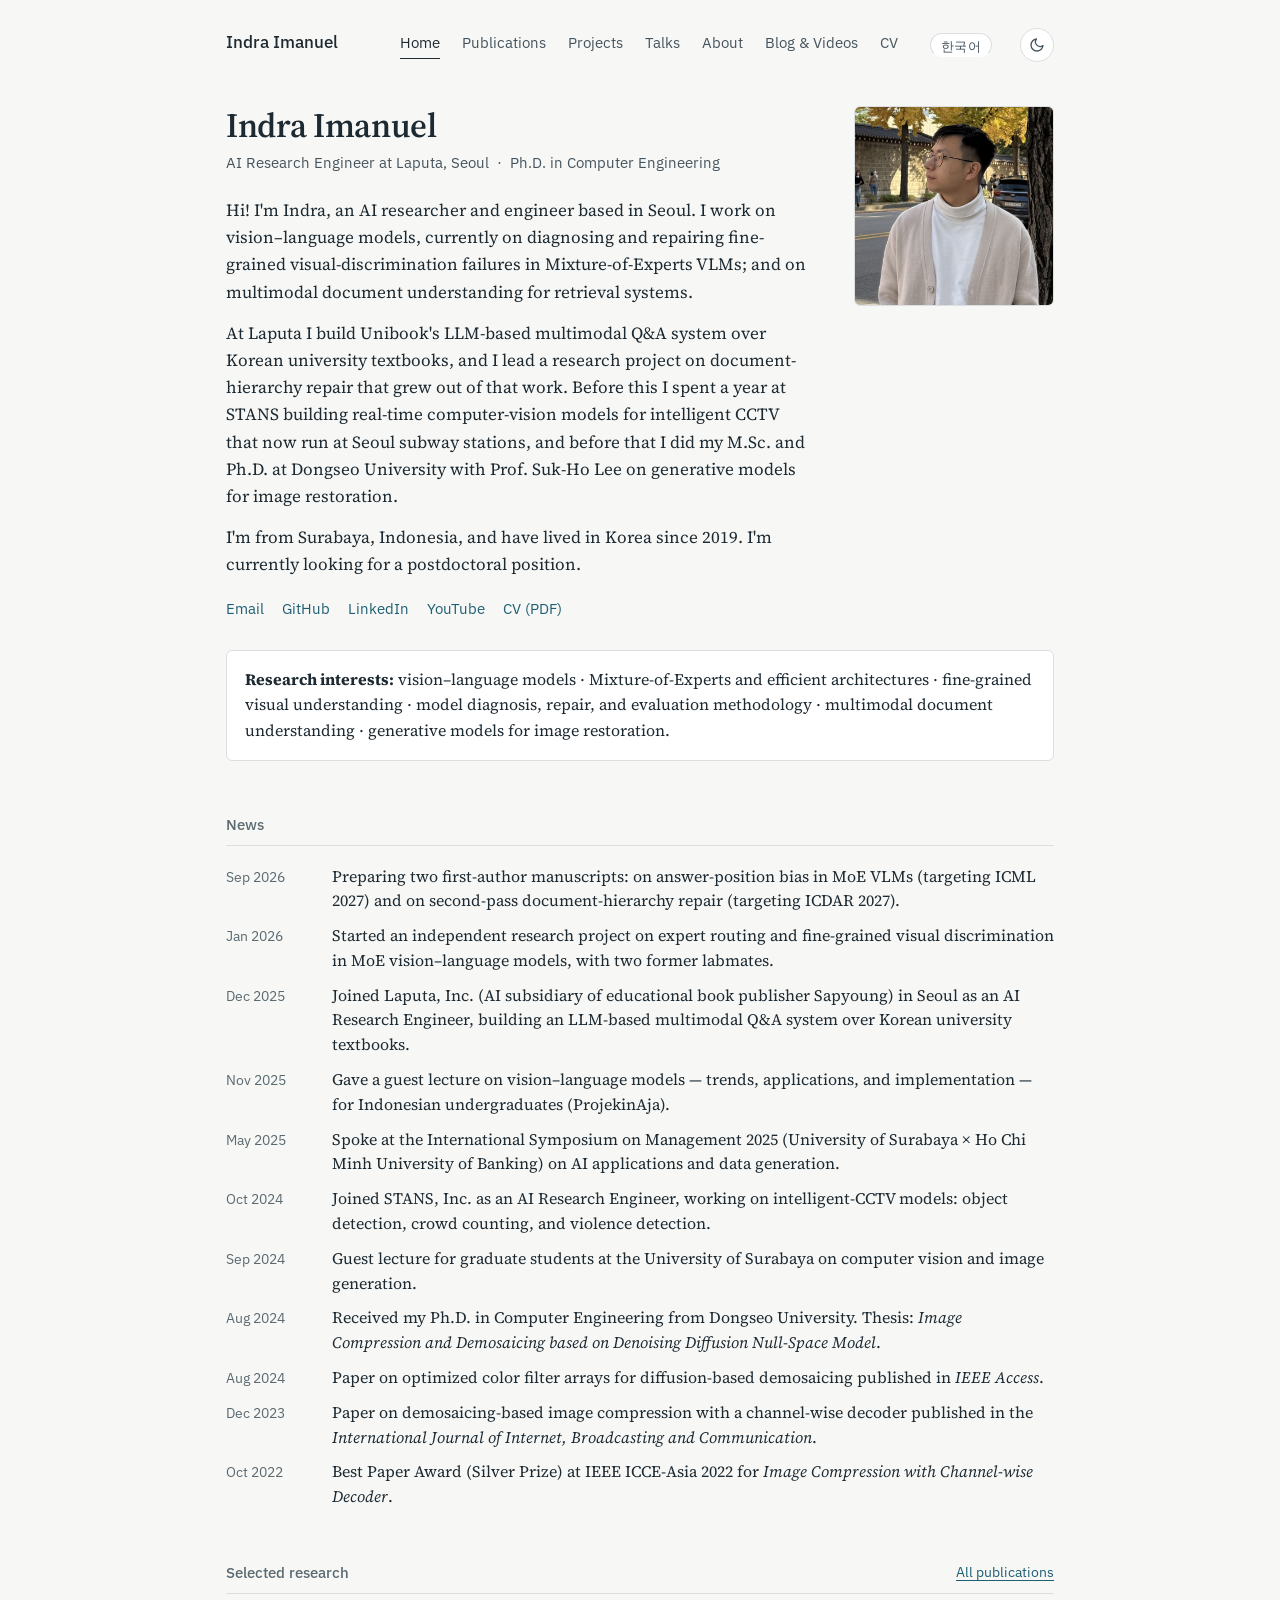
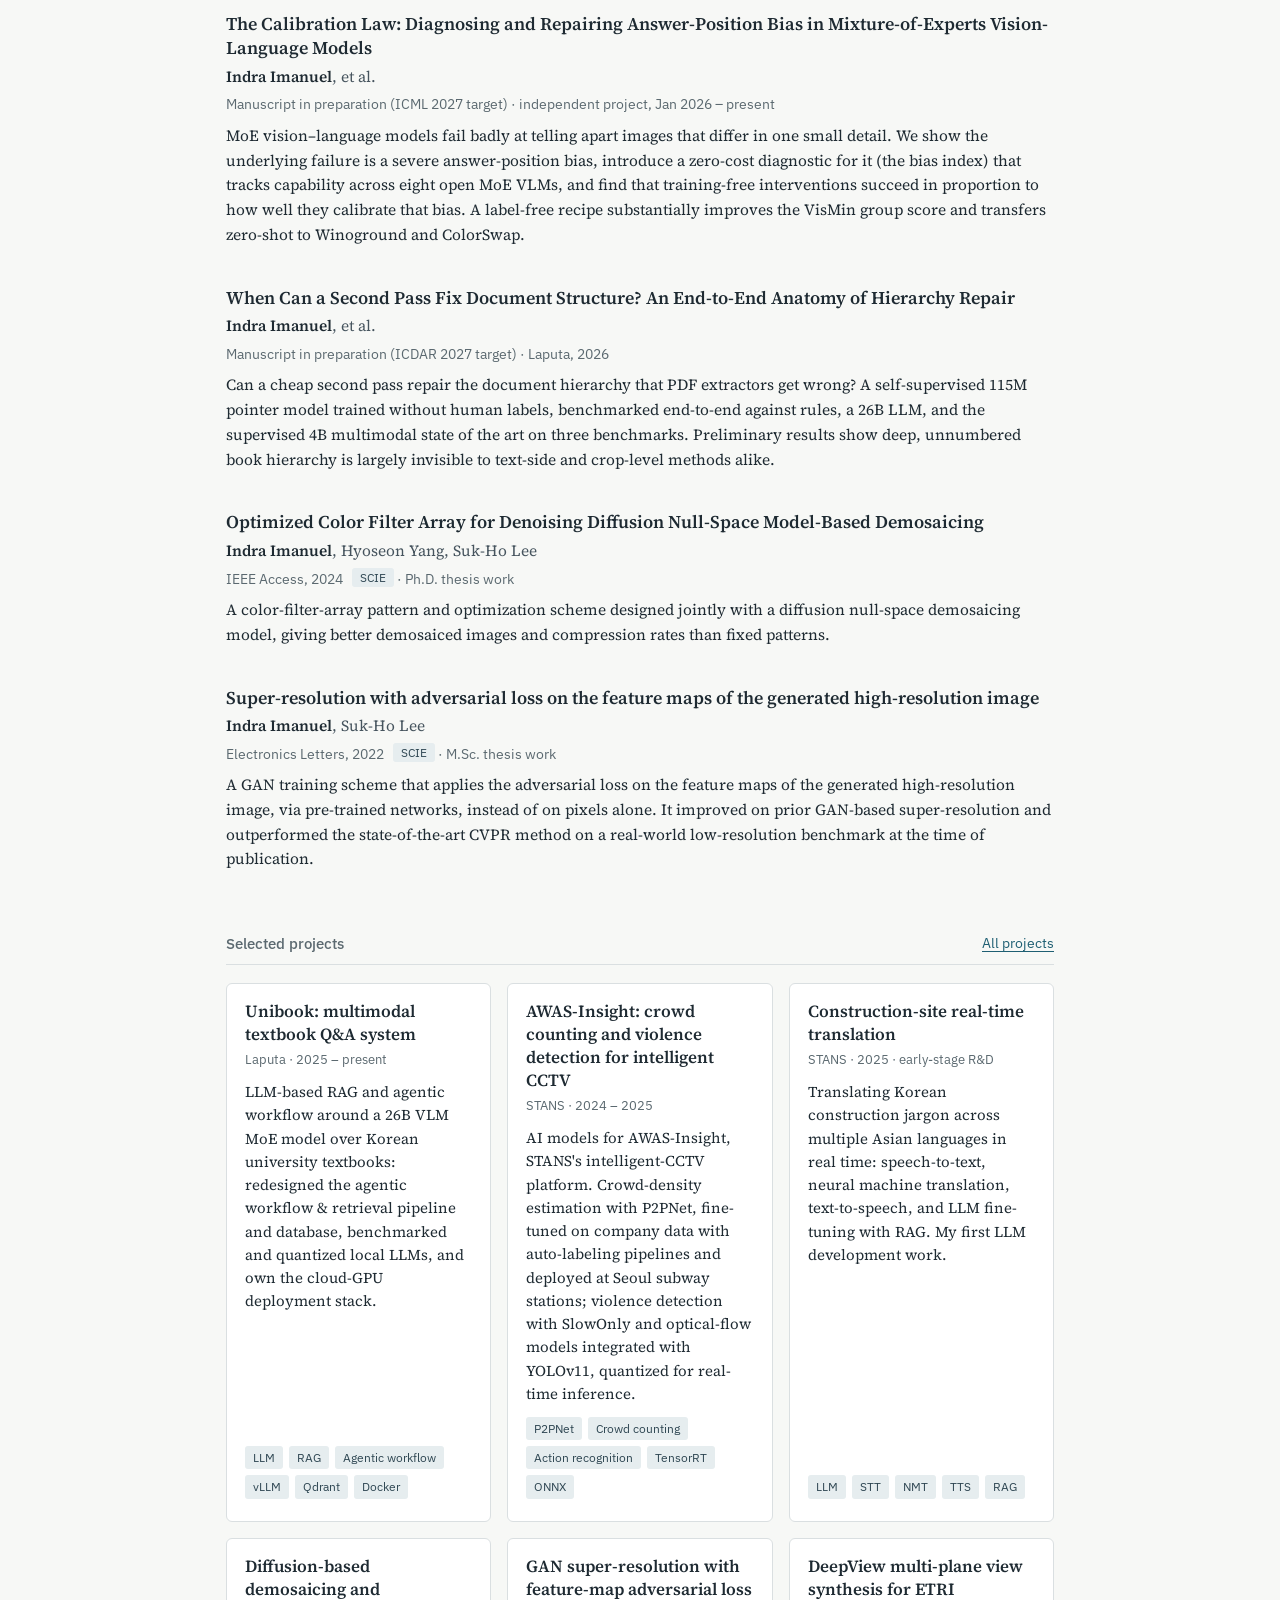
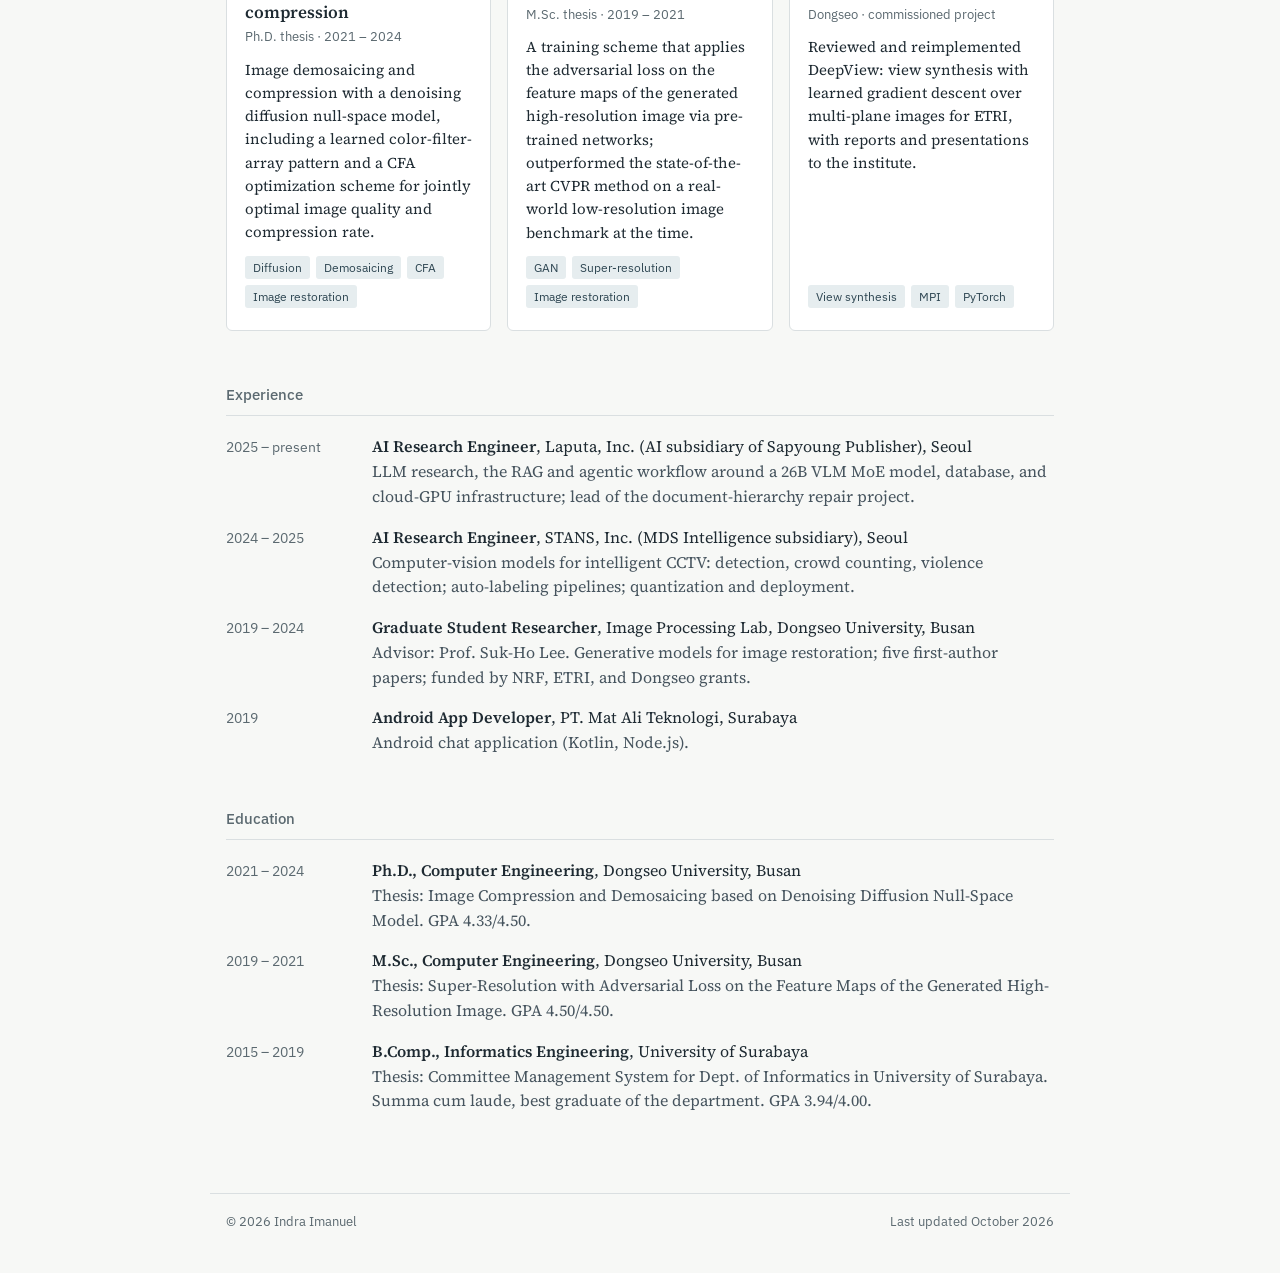
==== commit 037130fd: "Fix typing" ====
--- a/index.html
+++ b/index.html
@@ -261,8 +261,8 @@
   <section id="experience">
     <h2>Experience</h2>
     <ul class="exp">
-      <li><time>2025 – present</time><div><b>AI Research Engineer</b>, Laputa, Inc. (AI subsidiary of Sapyoung, academic publisher), Seoul<br><span class="sub">LLM research, the RAG and agentic workflow around a 26B VLM MoE model, database, and cloud-GPU infrastructure; lead of the document-hierarchy repair project.</span></div></li>
-      <li><time>2024 – 2025</time><div><b>AI Research Engineer</b>, STANS, Inc. (MDS Intelligence), Seoul<br><span class="sub">Computer-vision models for intelligent CCTV: detection, crowd counting, violence detection; auto-labeling pipelines; quantization and deployment.</span></div></li>
+      <li><time>2025 – present</time><div><b>AI Research Engineer</b>, Laputa, Inc. (AI subsidiary of Sapyoung Publisher), Seoul<br><span class="sub">LLM research, the RAG and agentic workflow around a 26B VLM MoE model, database, and cloud-GPU infrastructure; lead of the document-hierarchy repair project.</span></div></li>
+      <li><time>2024 – 2025</time><div><b>AI Research Engineer</b>, STANS, Inc. (MDS Intelligence subsidiary), Seoul<br><span class="sub">Computer-vision models for intelligent CCTV: detection, crowd counting, violence detection; auto-labeling pipelines; quantization and deployment.</span></div></li>
       <li><time>2019 – 2024</time><div><b>Graduate Student Researcher</b>, Image Processing Lab, Dongseo University, Busan<br><span class="sub">Advisor: Prof. Suk-Ho Lee. Generative models for image restoration; five first-author papers; funded by NRF, ETRI, and Dongseo grants.</span></div></li>
       <li><time>2019</time><div><b>Android App Developer</b>, PT. Mat Ali Teknologi, Surabaya<br><span class="sub">Android chat application (Kotlin, Node.js).</span></div></li>
     </ul>
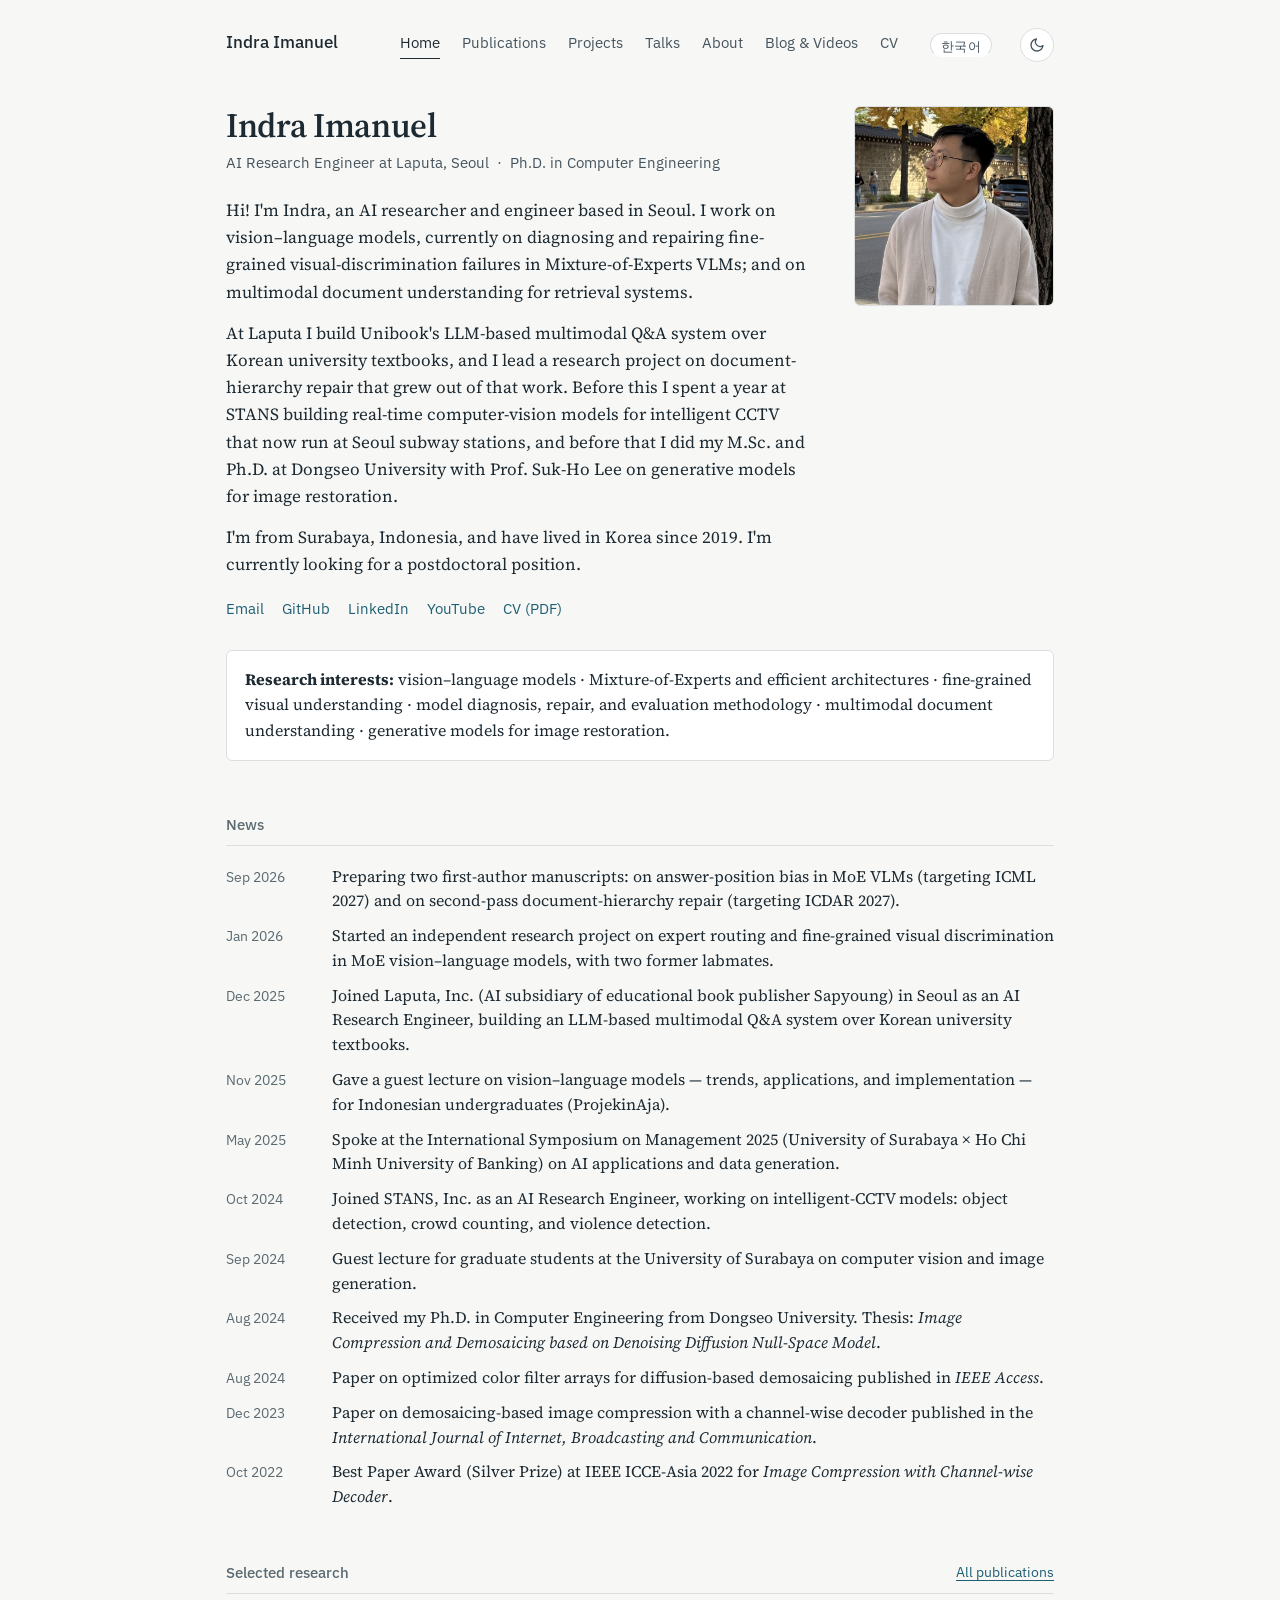
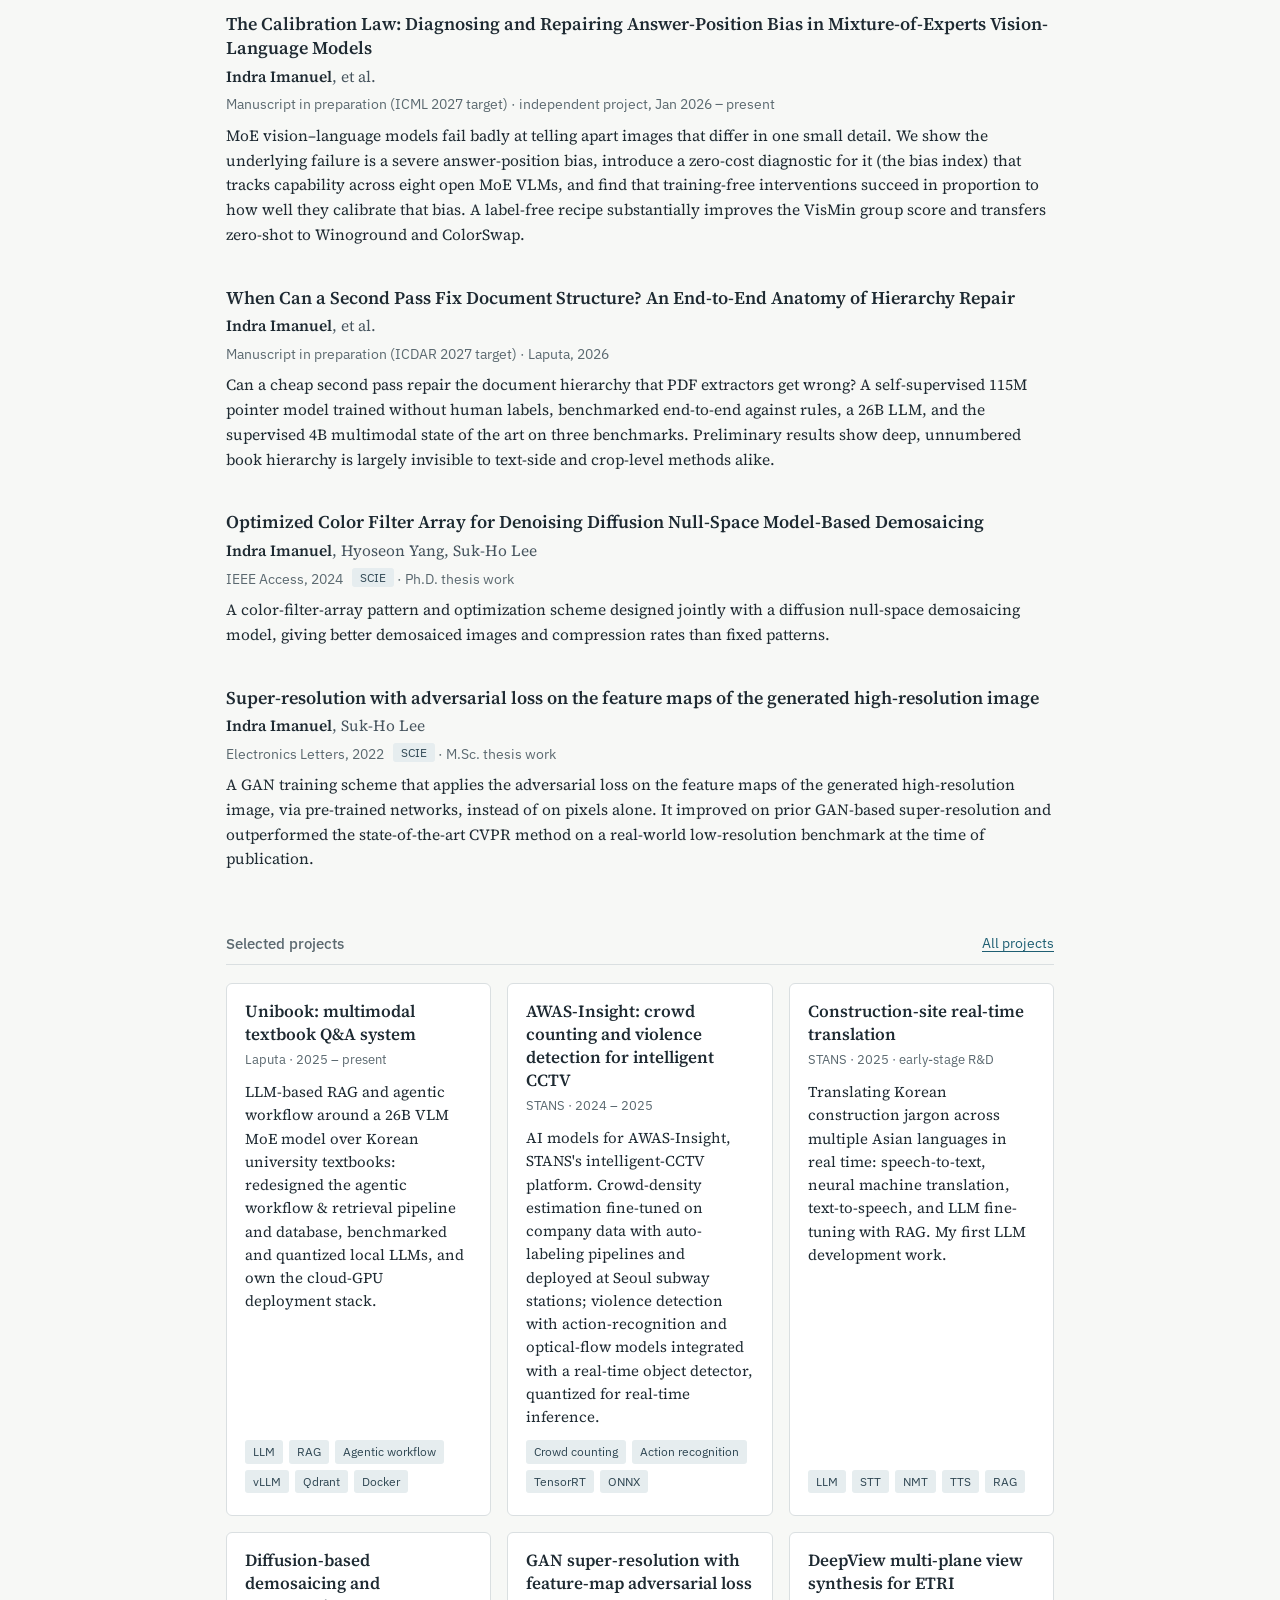
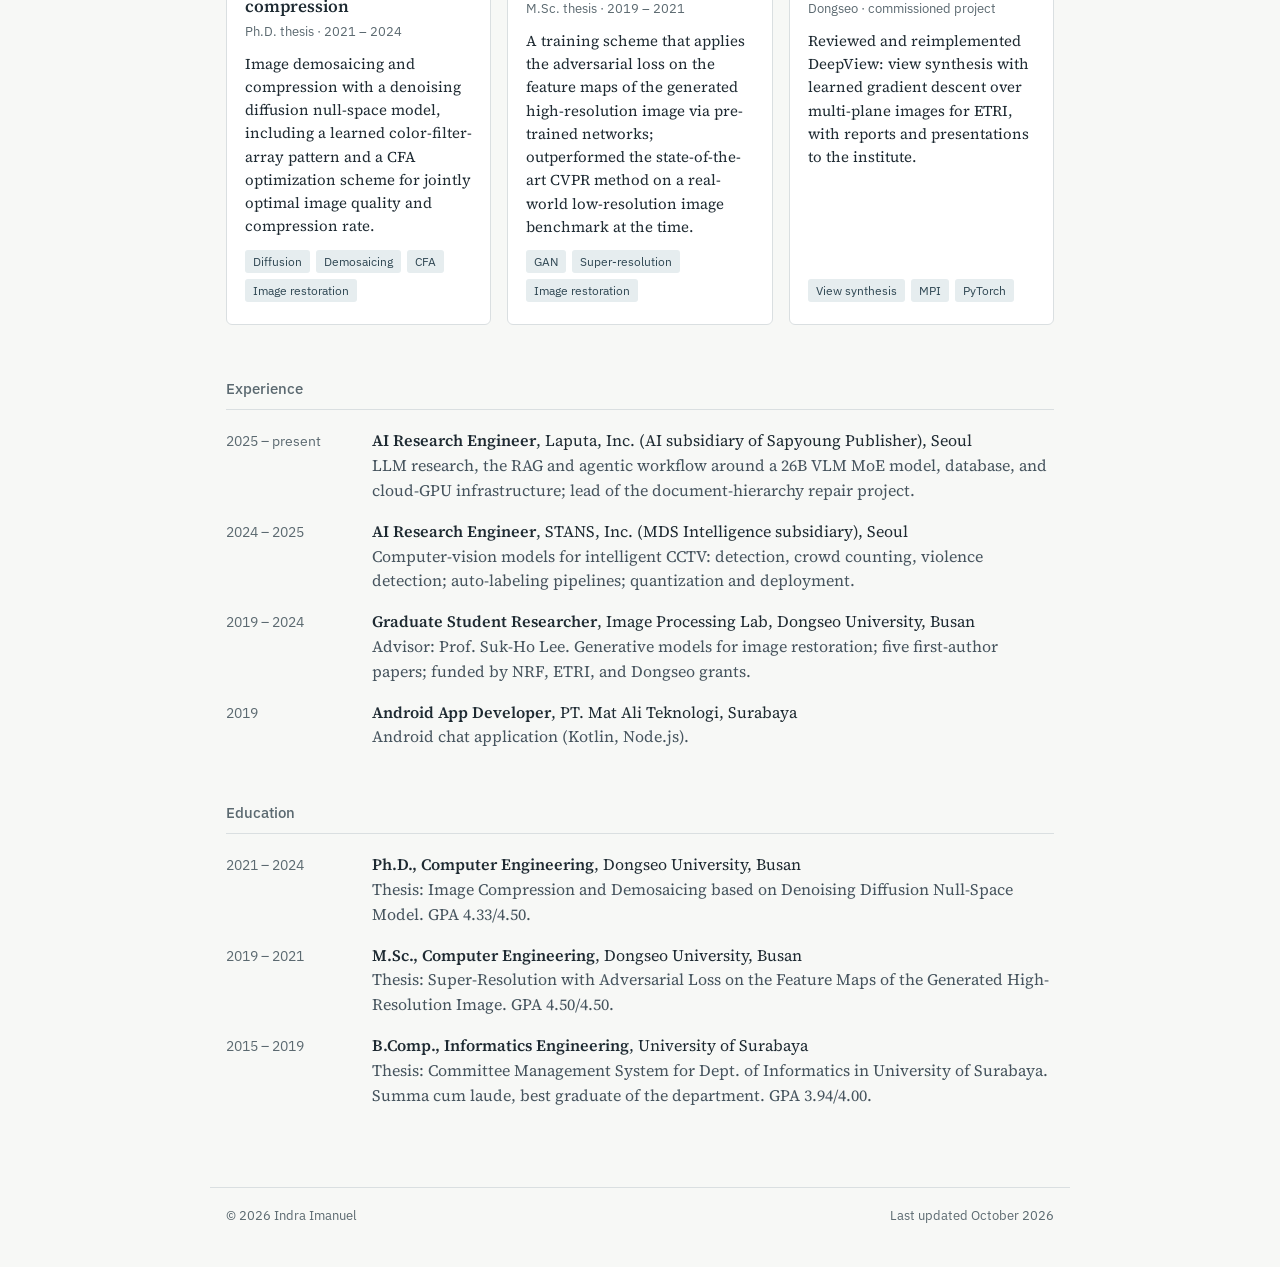
==== commit 684bf45e: "Update CV" ====
--- a/index.html
+++ b/index.html
@@ -228,8 +228,8 @@
       <div class="card">
         <h3>AWAS-Insight: crowd counting and violence detection for intelligent CCTV</h3>
         <p class="when">STANS · 2024 – 2025</p>
-        <p>AI models for AWAS-Insight, STANS's intelligent-CCTV platform. Crowd-density estimation with P2PNet, fine-tuned on company data with auto-labeling pipelines and deployed at Seoul subway stations; violence detection with SlowOnly and optical-flow models integrated with YOLOv11, quantized for real-time inference.</p>
-        <div class="stack"><span>P2PNet</span><span>Crowd counting</span><span>Action recognition</span><span>TensorRT</span><span>ONNX</span></div>
+        <p>AI models for AWAS-Insight, STANS's intelligent-CCTV platform. Crowd-density estimation fine-tuned on company data with auto-labeling pipelines and deployed at Seoul subway stations; violence detection with action-recognition and optical-flow models integrated with a real-time object detector, quantized for real-time inference.</p>
+        <div class="stack"><span>Crowd counting</span><span>Action recognition</span><span>TensorRT</span><span>ONNX</span></div>
       </div>
       <div class="card">
         <h3>Construction-site real-time translation</h3>
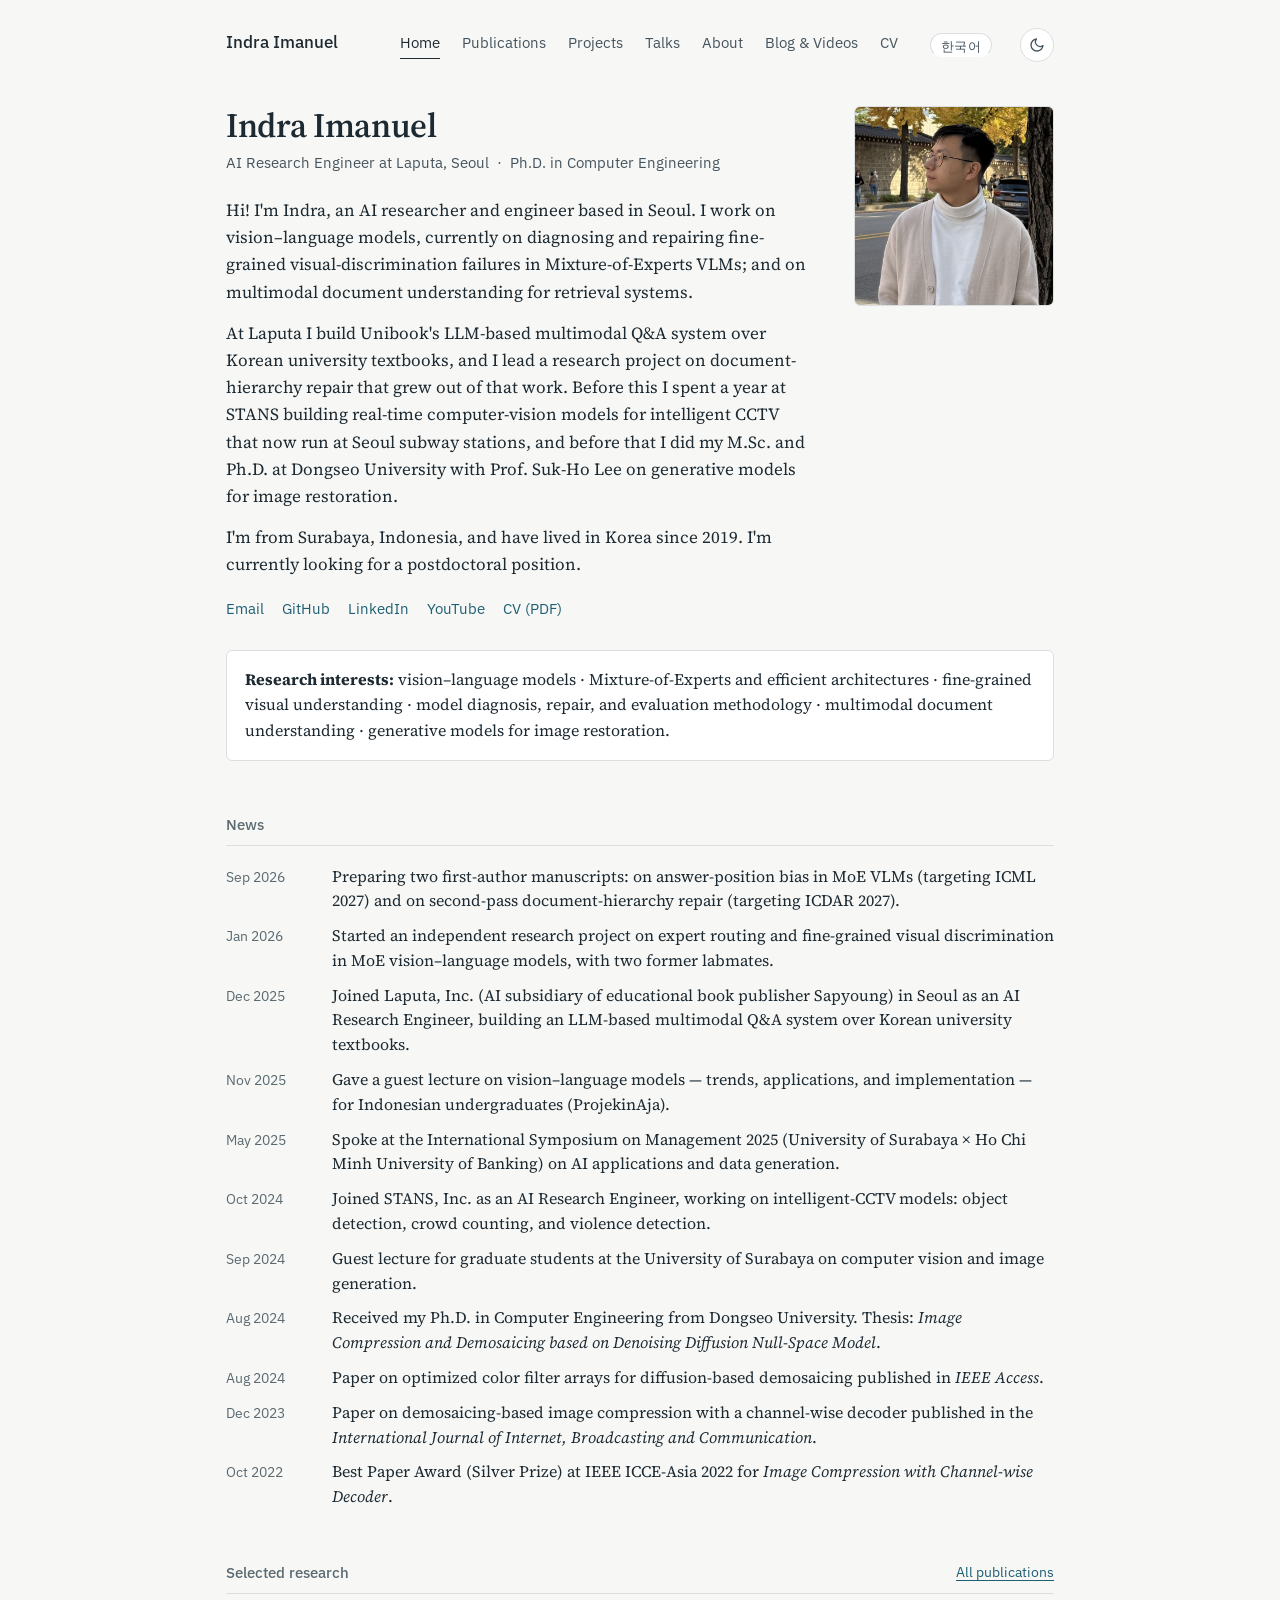
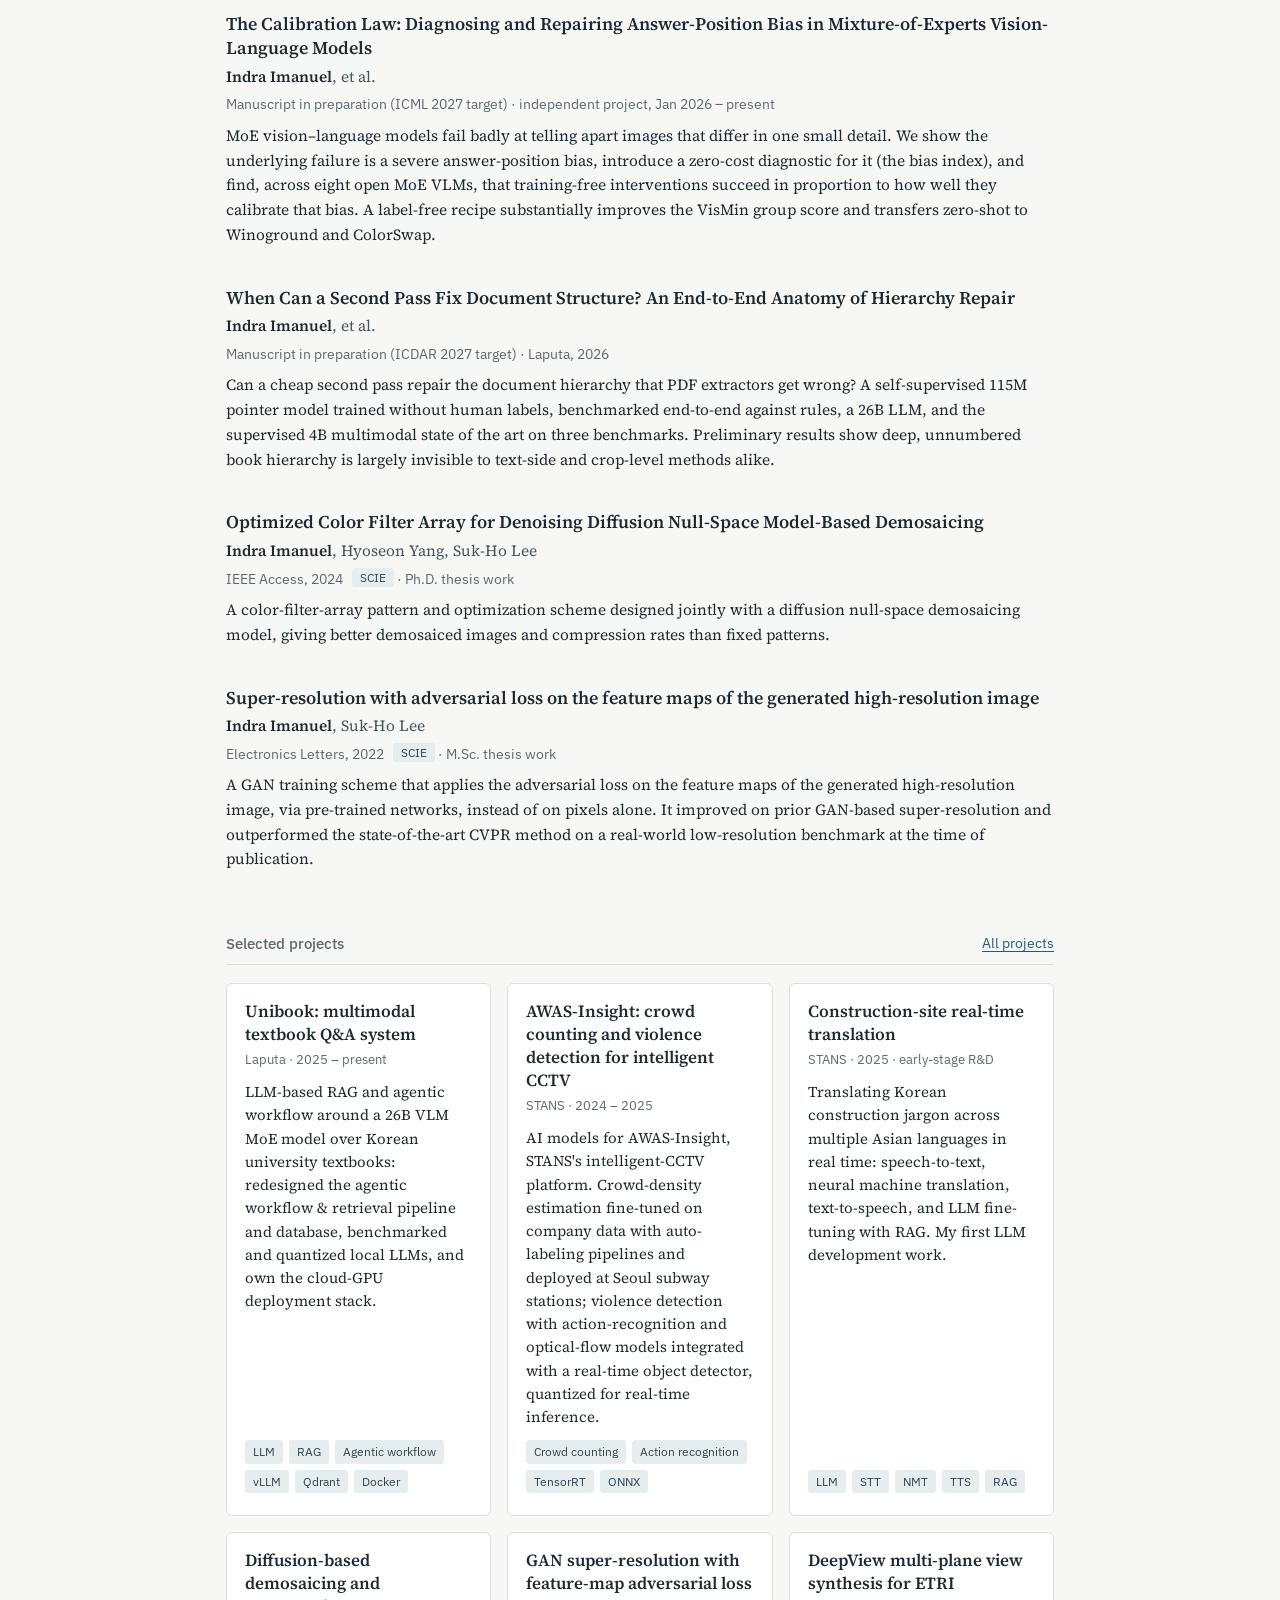
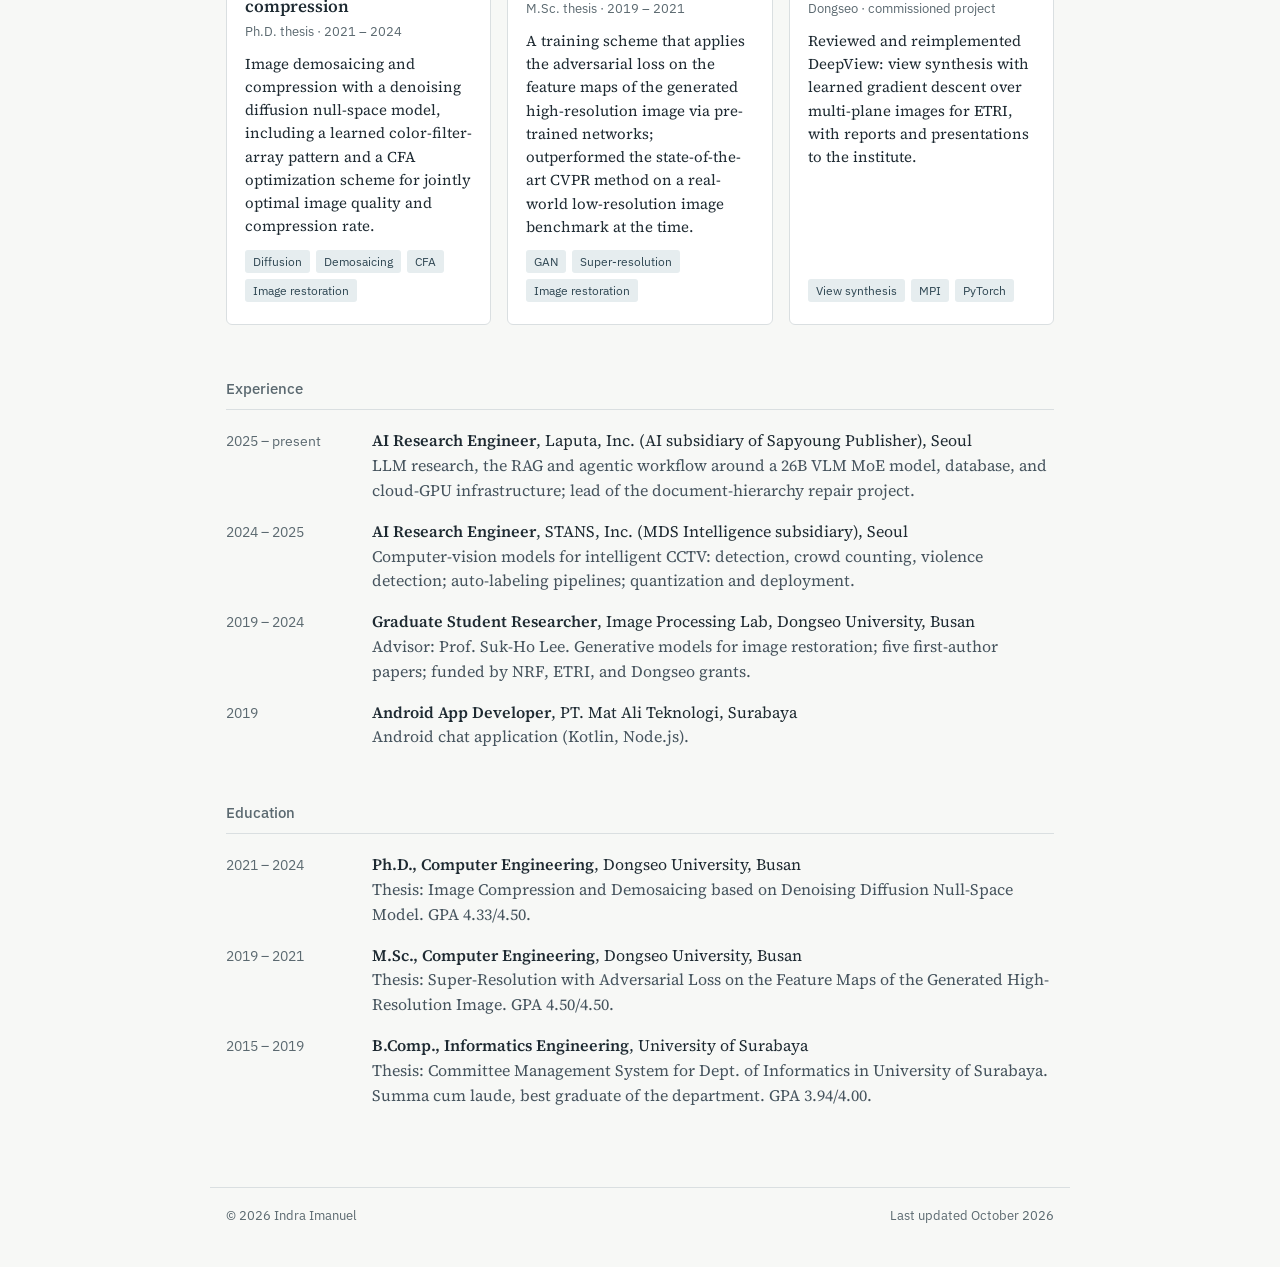
==== commit 67aa95ec: "Update writing & CV" ====
--- a/index.html
+++ b/index.html
@@ -157,9 +157,9 @@
           MoE vision–language models fail badly at telling apart images
           that differ in one small detail. We show the underlying failure
           is a severe answer-position bias, introduce a zero-cost
-          diagnostic for it (the bias index) that tracks capability across
-          eight open MoE VLMs, and find that training-free interventions
-          succeed in proportion to how well they calibrate that bias. A label-free recipe substantially improves the VisMin group
+          diagnostic for it (the bias index), and find, across eight open
+          MoE VLMs, that training-free interventions succeed in proportion
+          to how well they calibrate that bias. A label-free recipe substantially improves the VisMin group
           score and transfers zero-shot to Winoground and ColorSwap.
         </p>
       </div>
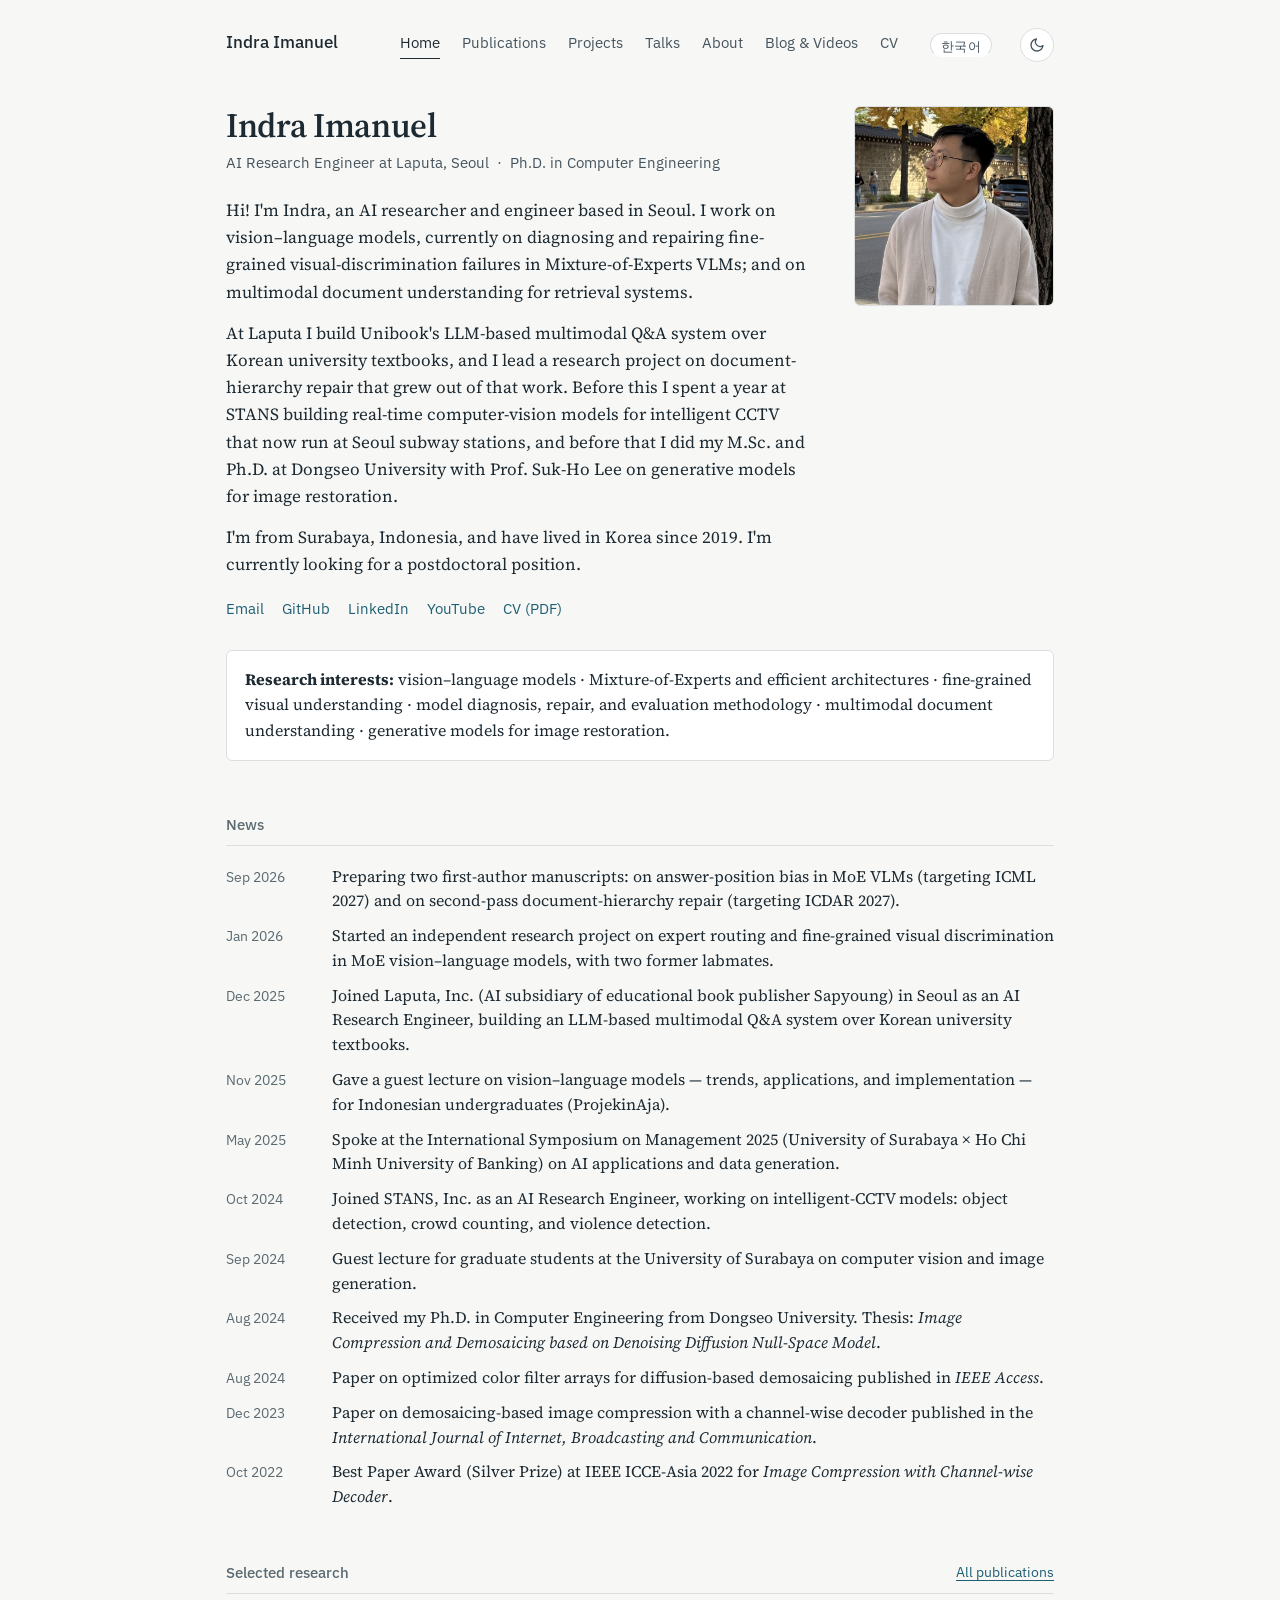
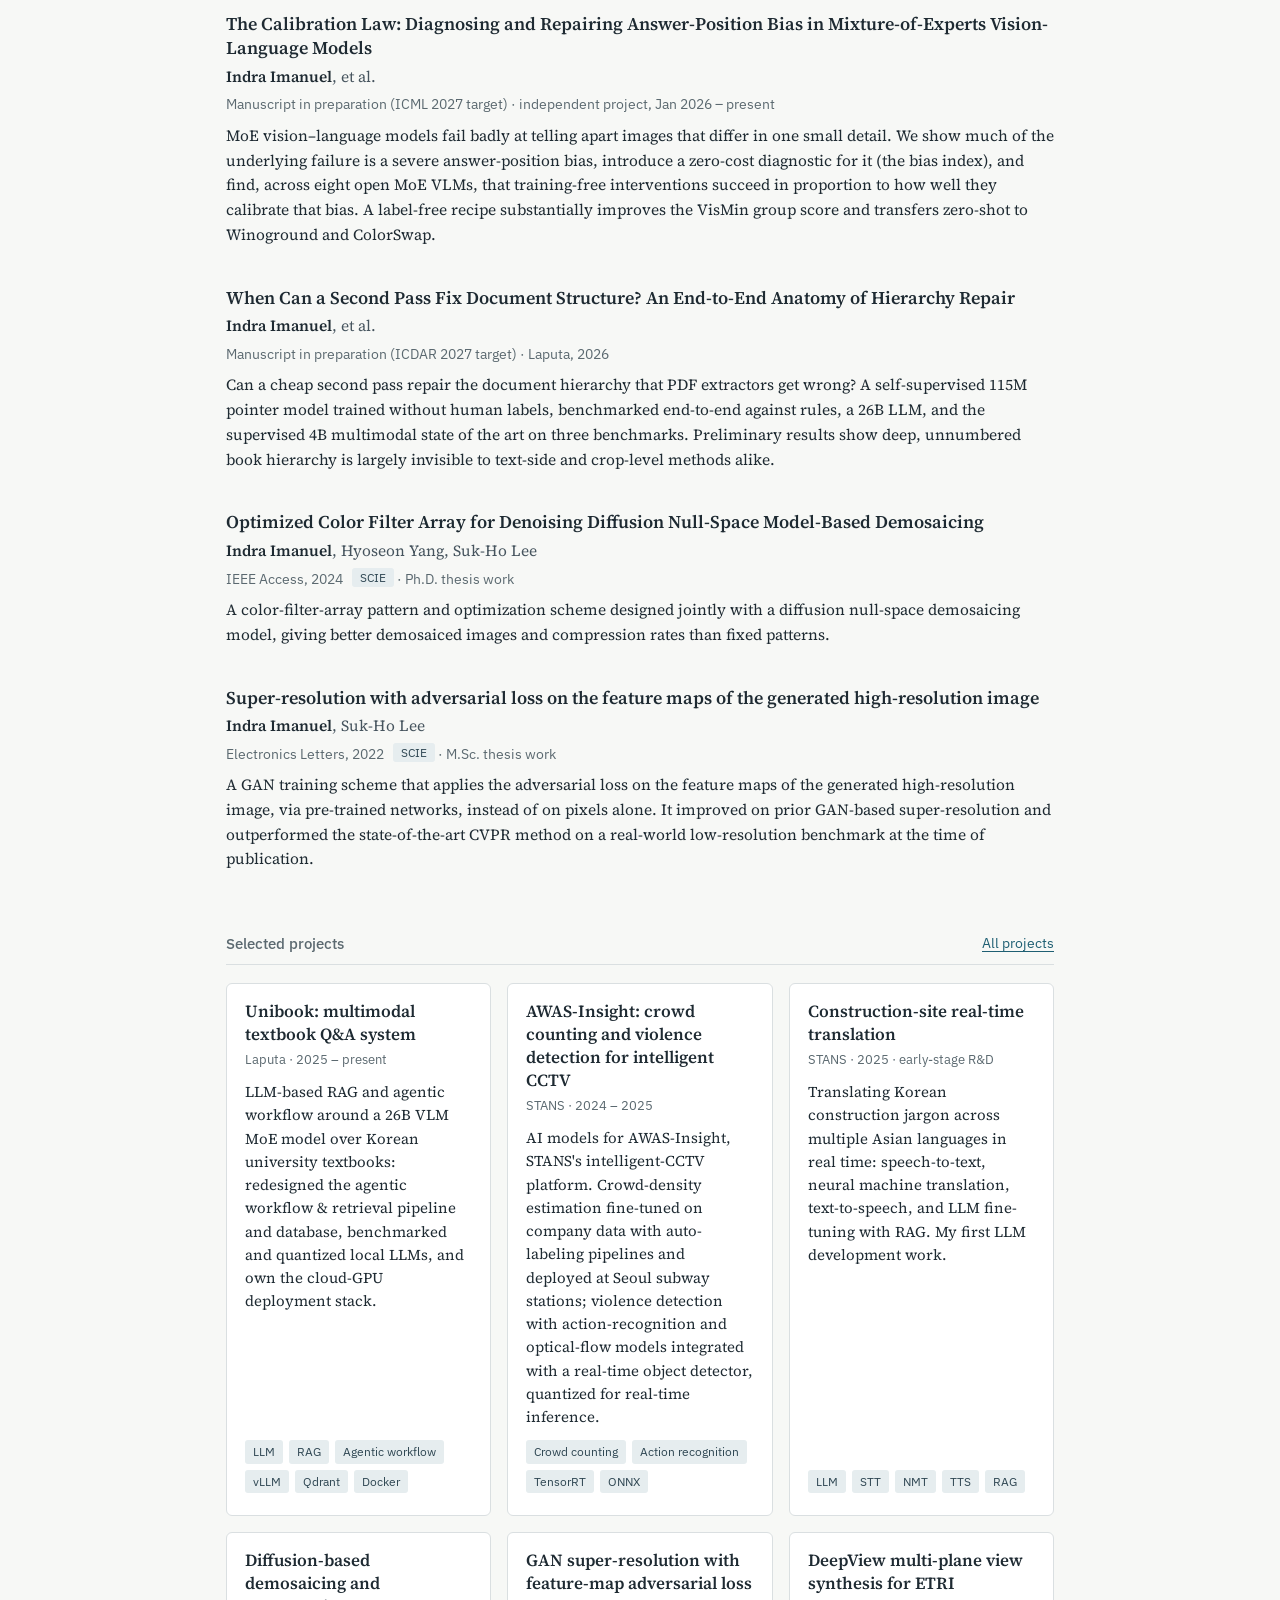
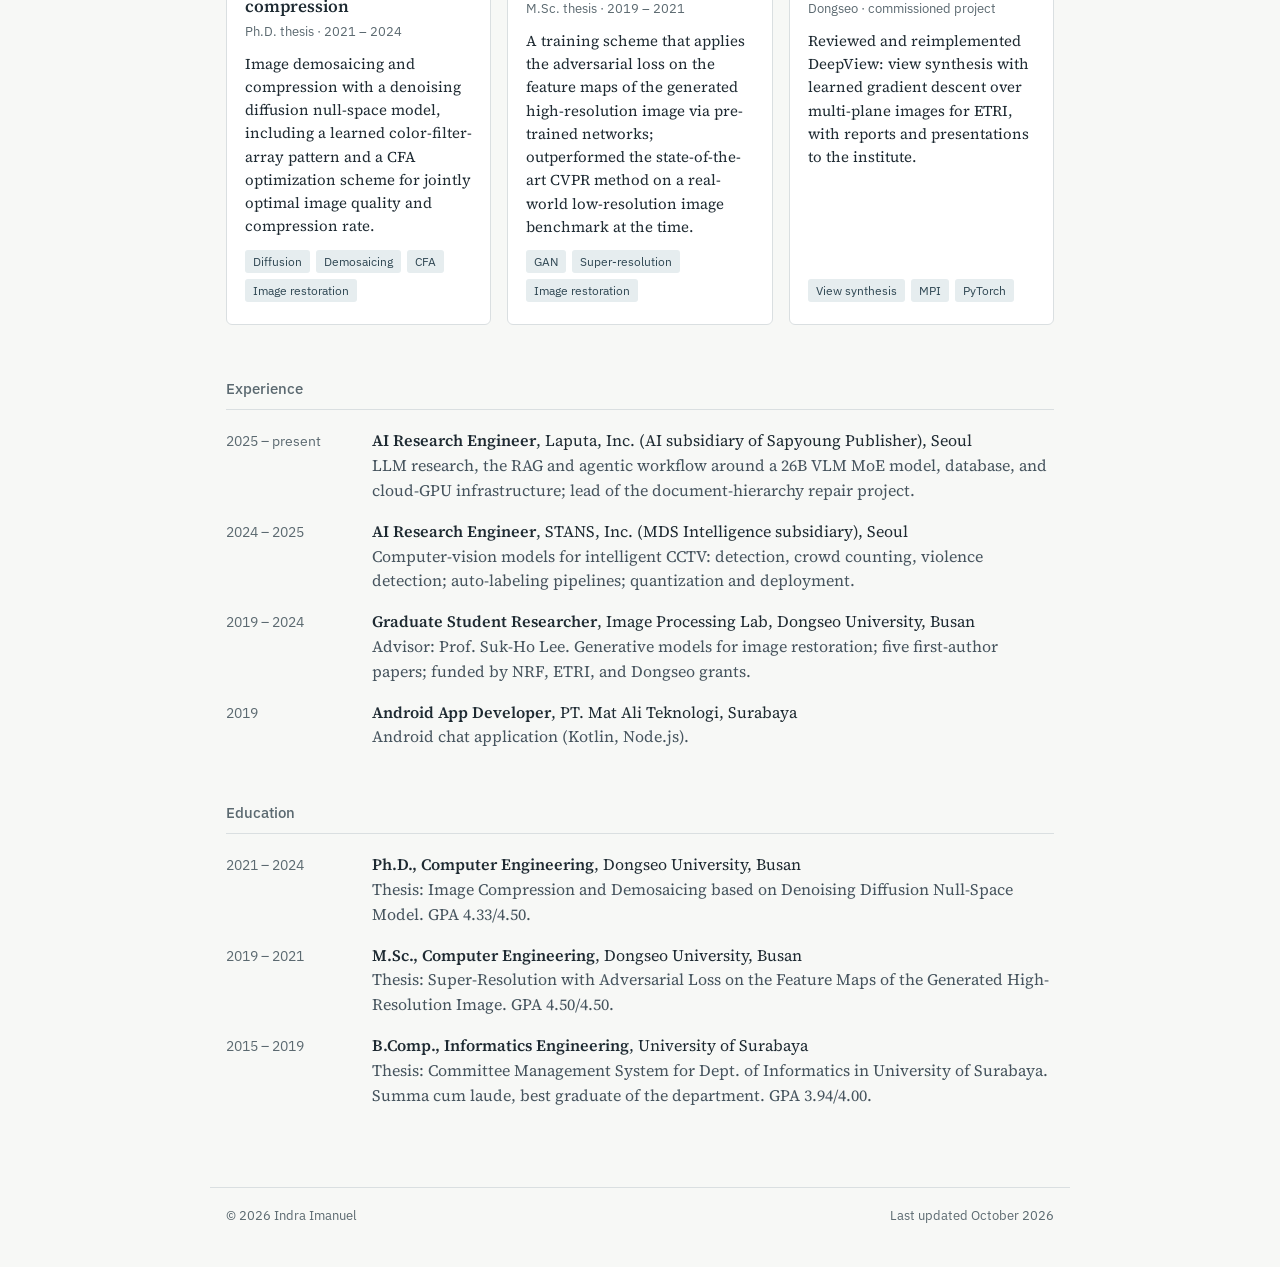
==== commit 6b6ddc43: "Project text: much of the failure (consistency with CV and paper)" ====
--- a/index.html
+++ b/index.html
@@ -155,7 +155,7 @@
         <p class="venue">Manuscript in preparation (ICML 2027 target) · independent project, Jan 2026 – present</p>
         <p class="abstract">
           MoE vision–language models fail badly at telling apart images
-          that differ in one small detail. We show the underlying failure
+          that differ in one small detail. We show much of the underlying failure
           is a severe answer-position bias, introduce a zero-cost
           diagnostic for it (the bias index), and find, across eight open
           MoE VLMs, that training-free interventions succeed in proportion
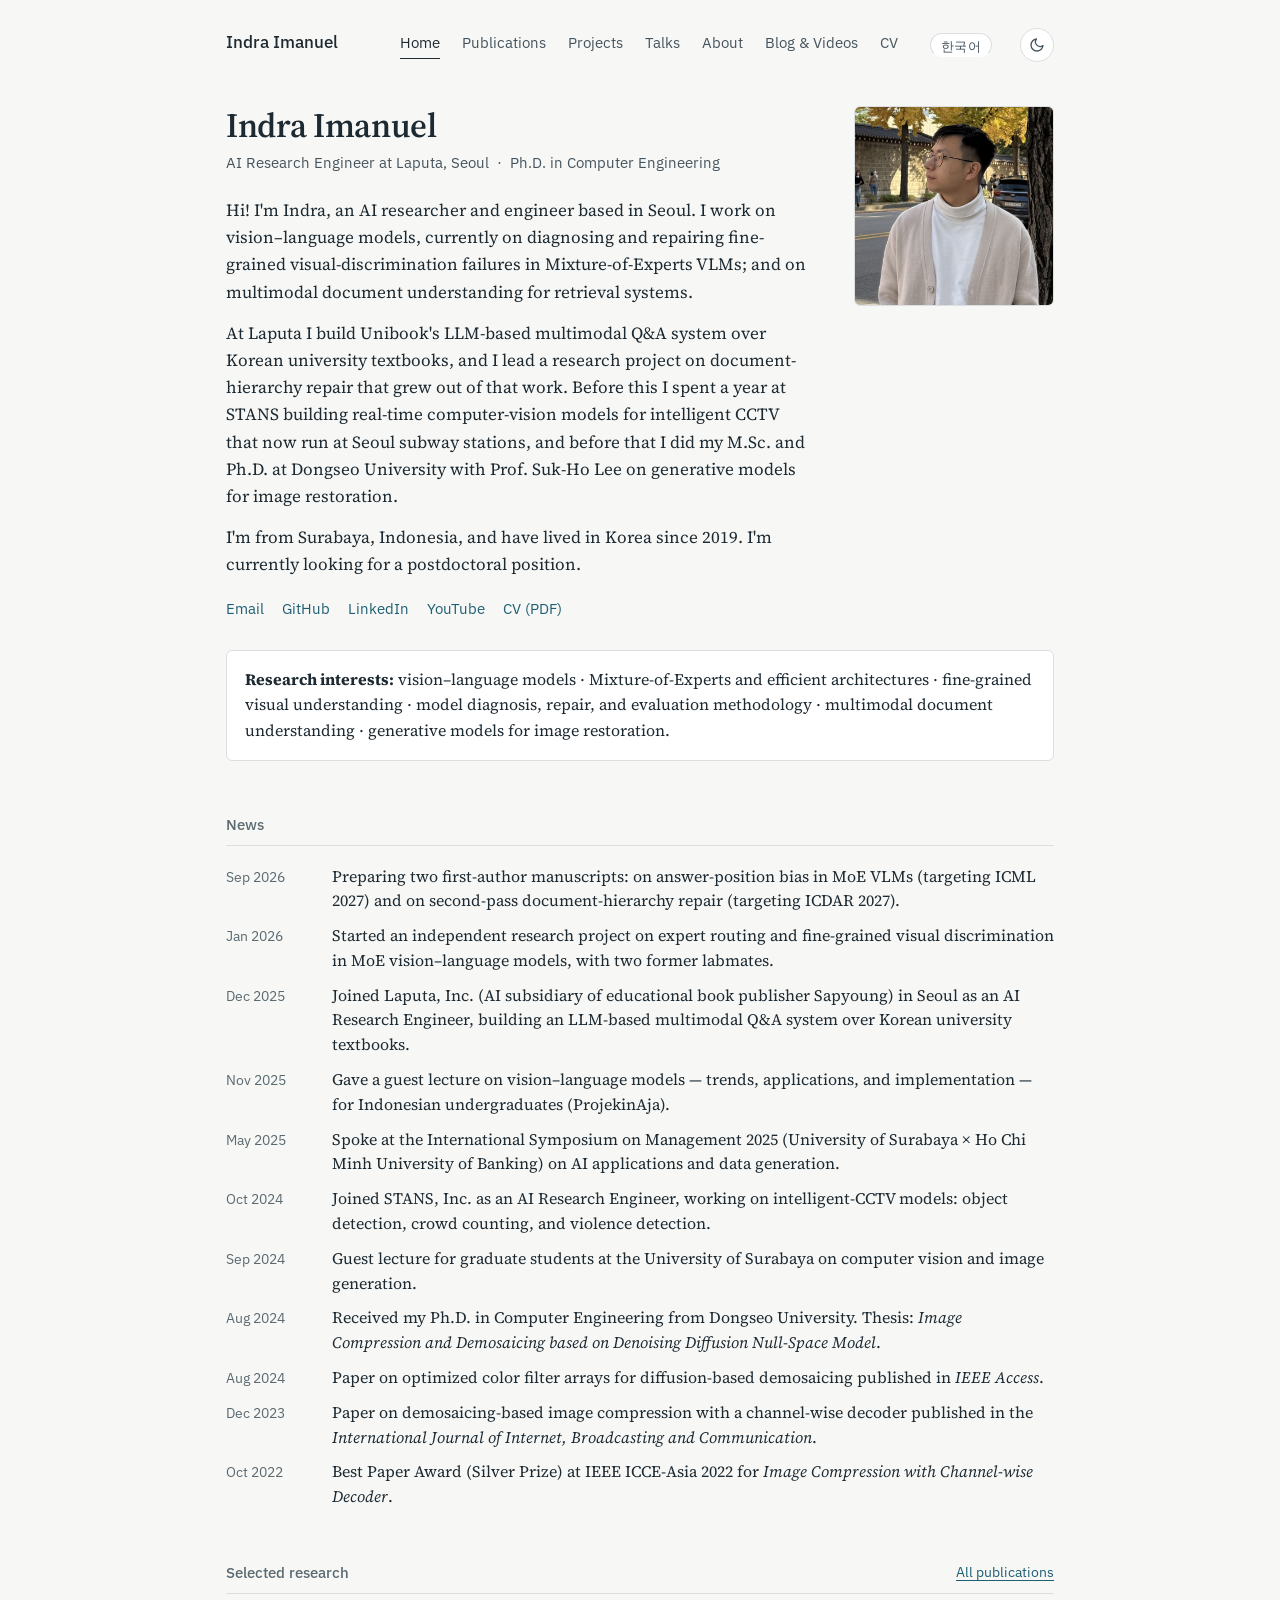
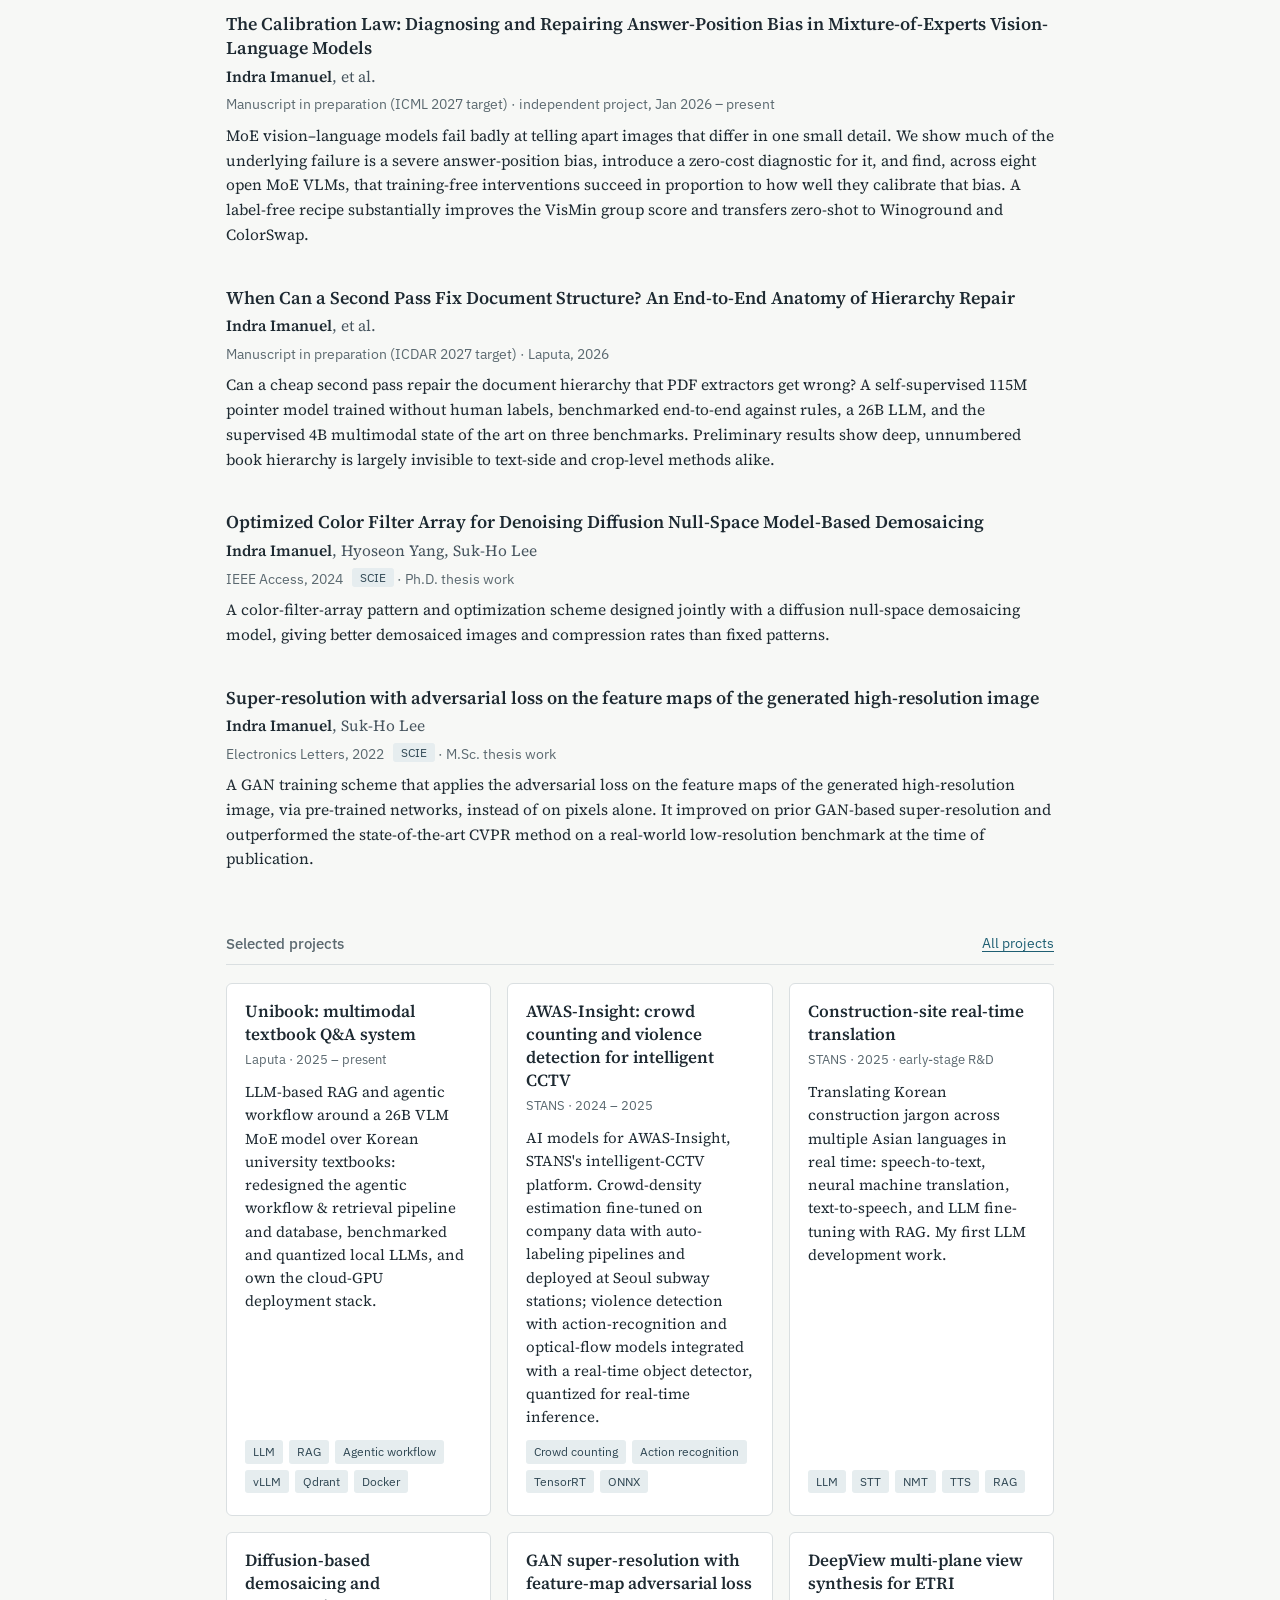
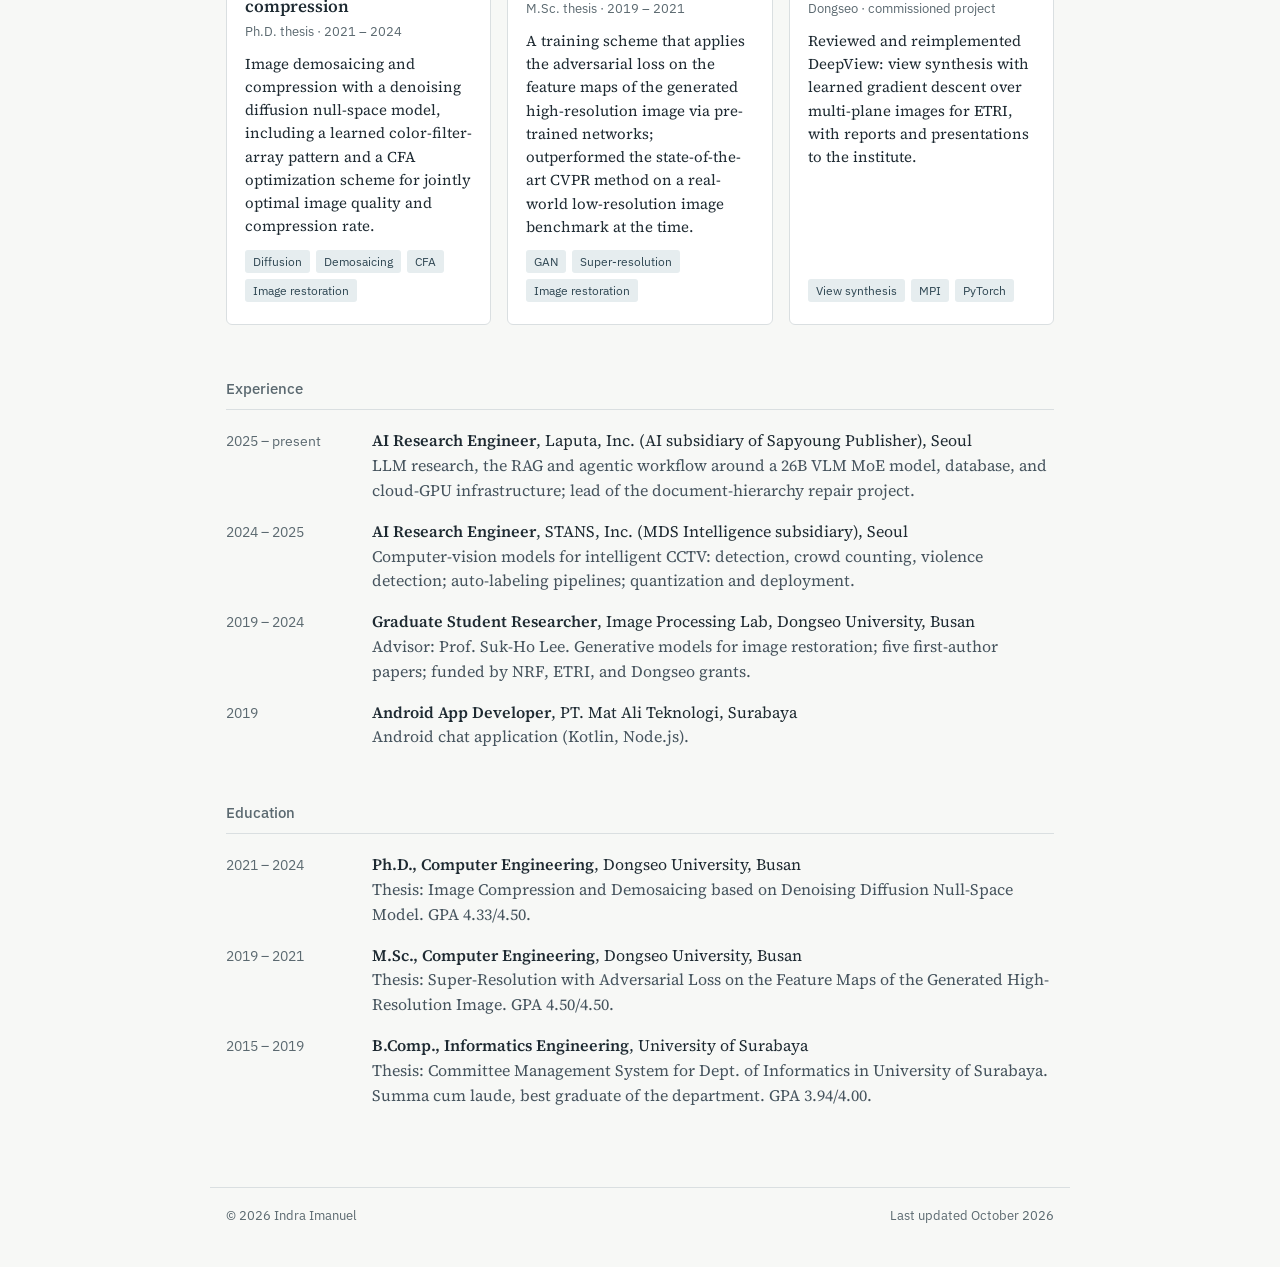
==== commit 2080e72f: "Add files via upload" ====
--- a/index.html
+++ b/index.html
@@ -157,7 +157,7 @@
           MoE vision–language models fail badly at telling apart images
           that differ in one small detail. We show much of the underlying failure
           is a severe answer-position bias, introduce a zero-cost
-          diagnostic for it (the bias index), and find, across eight open
+          diagnostic for it, and find, across eight open
           MoE VLMs, that training-free interventions succeed in proportion
           to how well they calibrate that bias. A label-free recipe substantially improves the VisMin group
           score and transfers zero-shot to Winoground and ColorSwap.
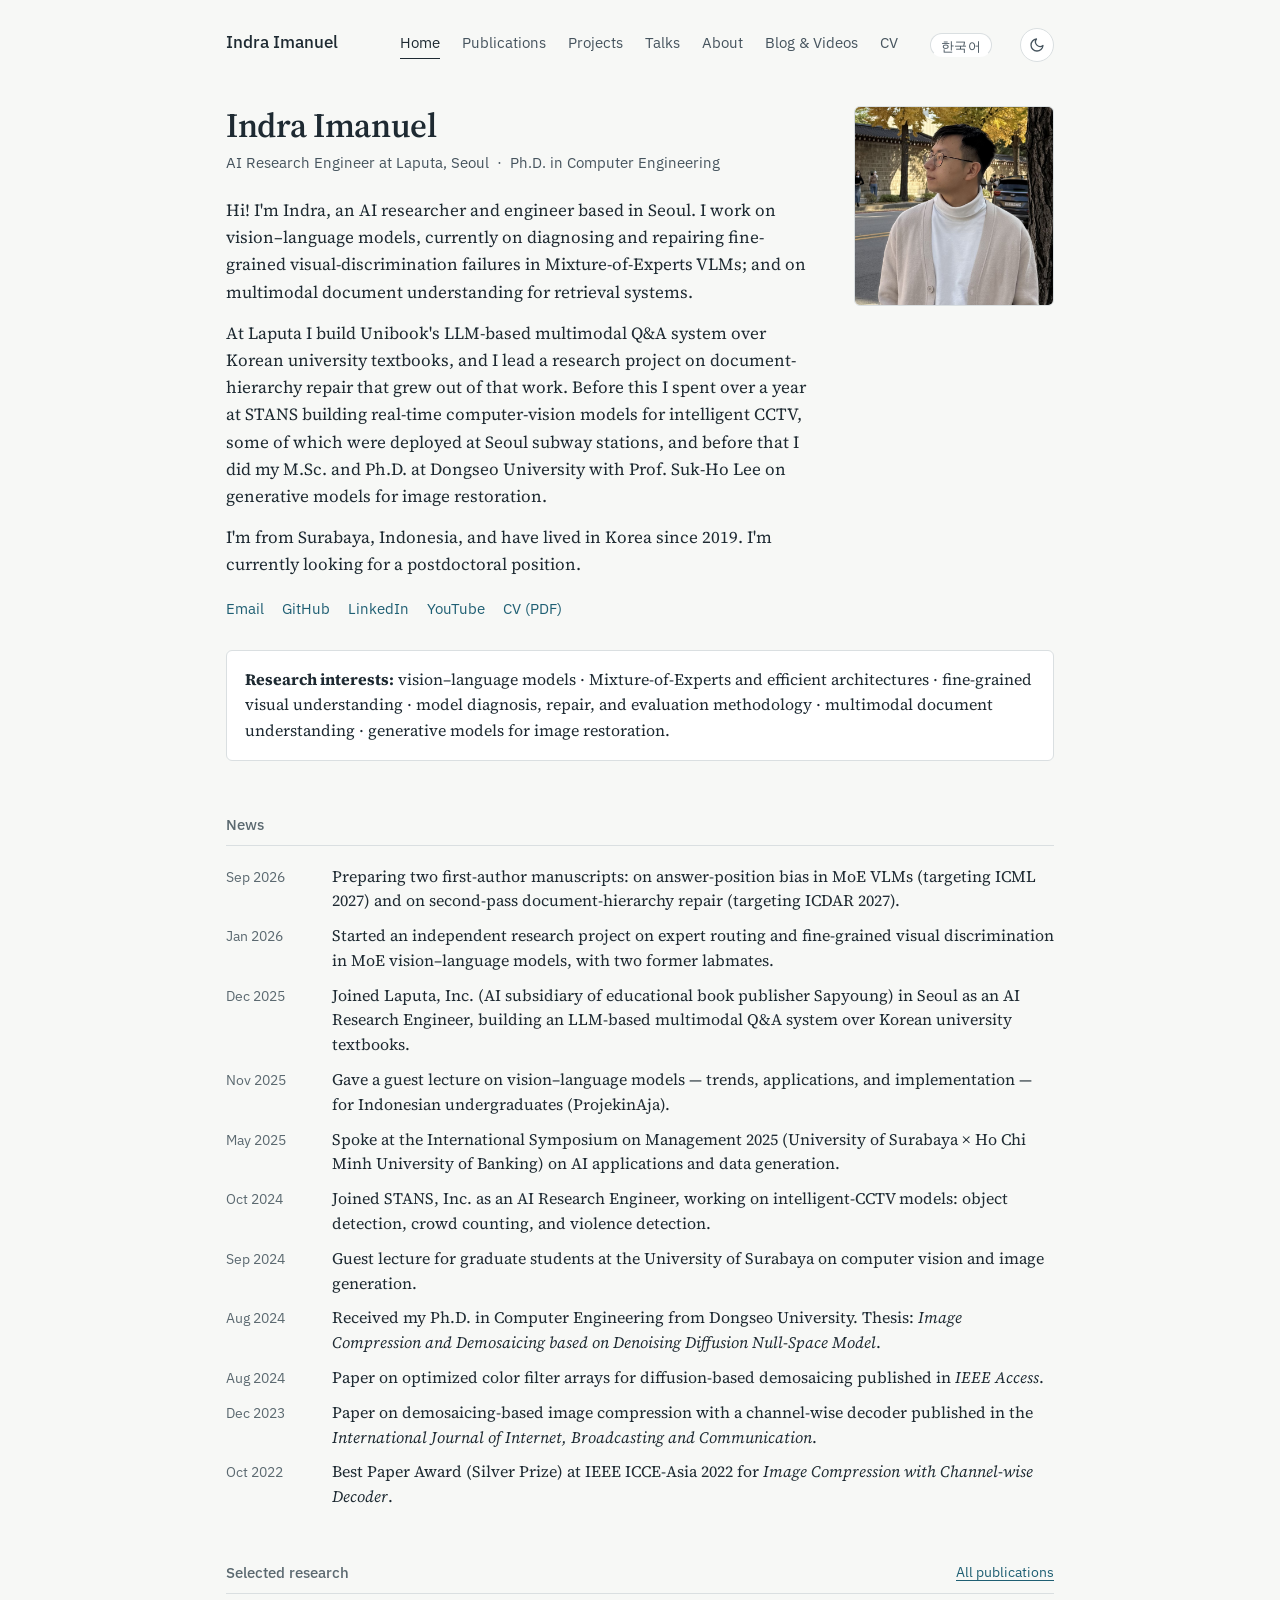
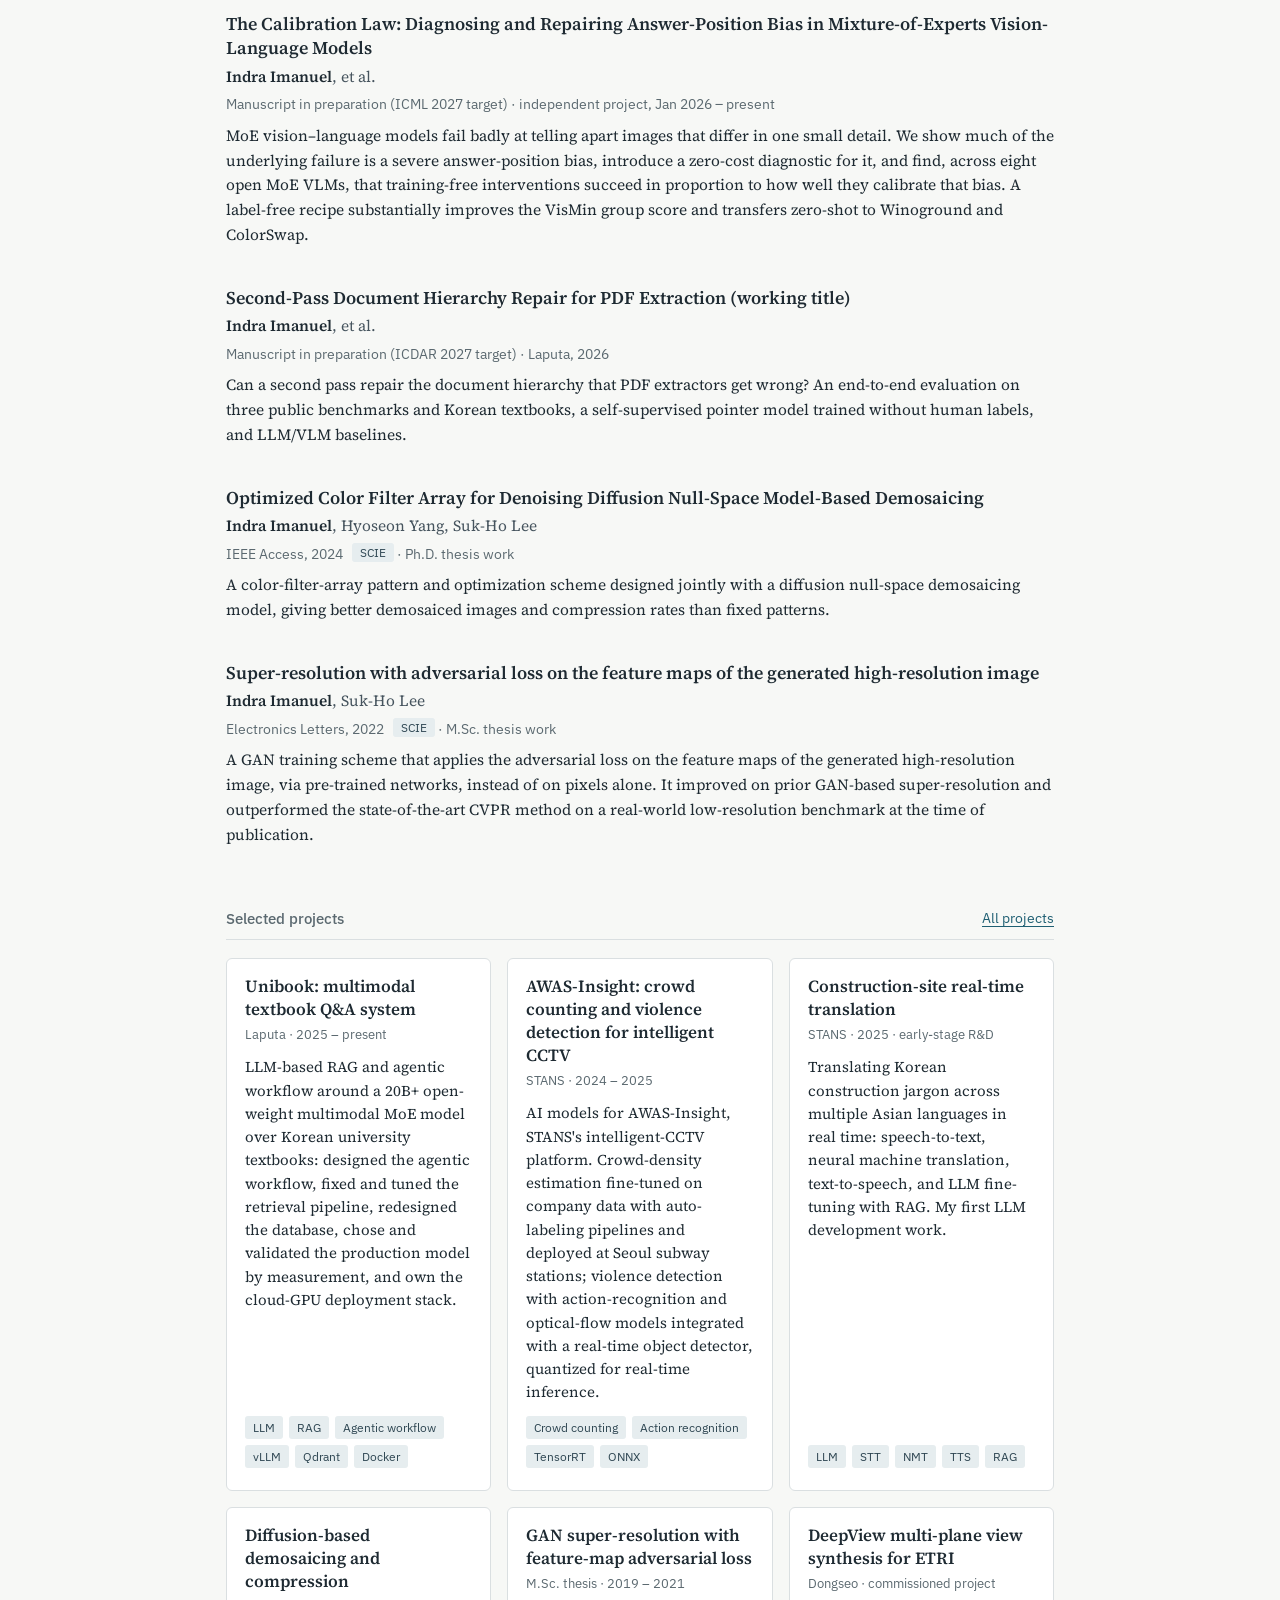
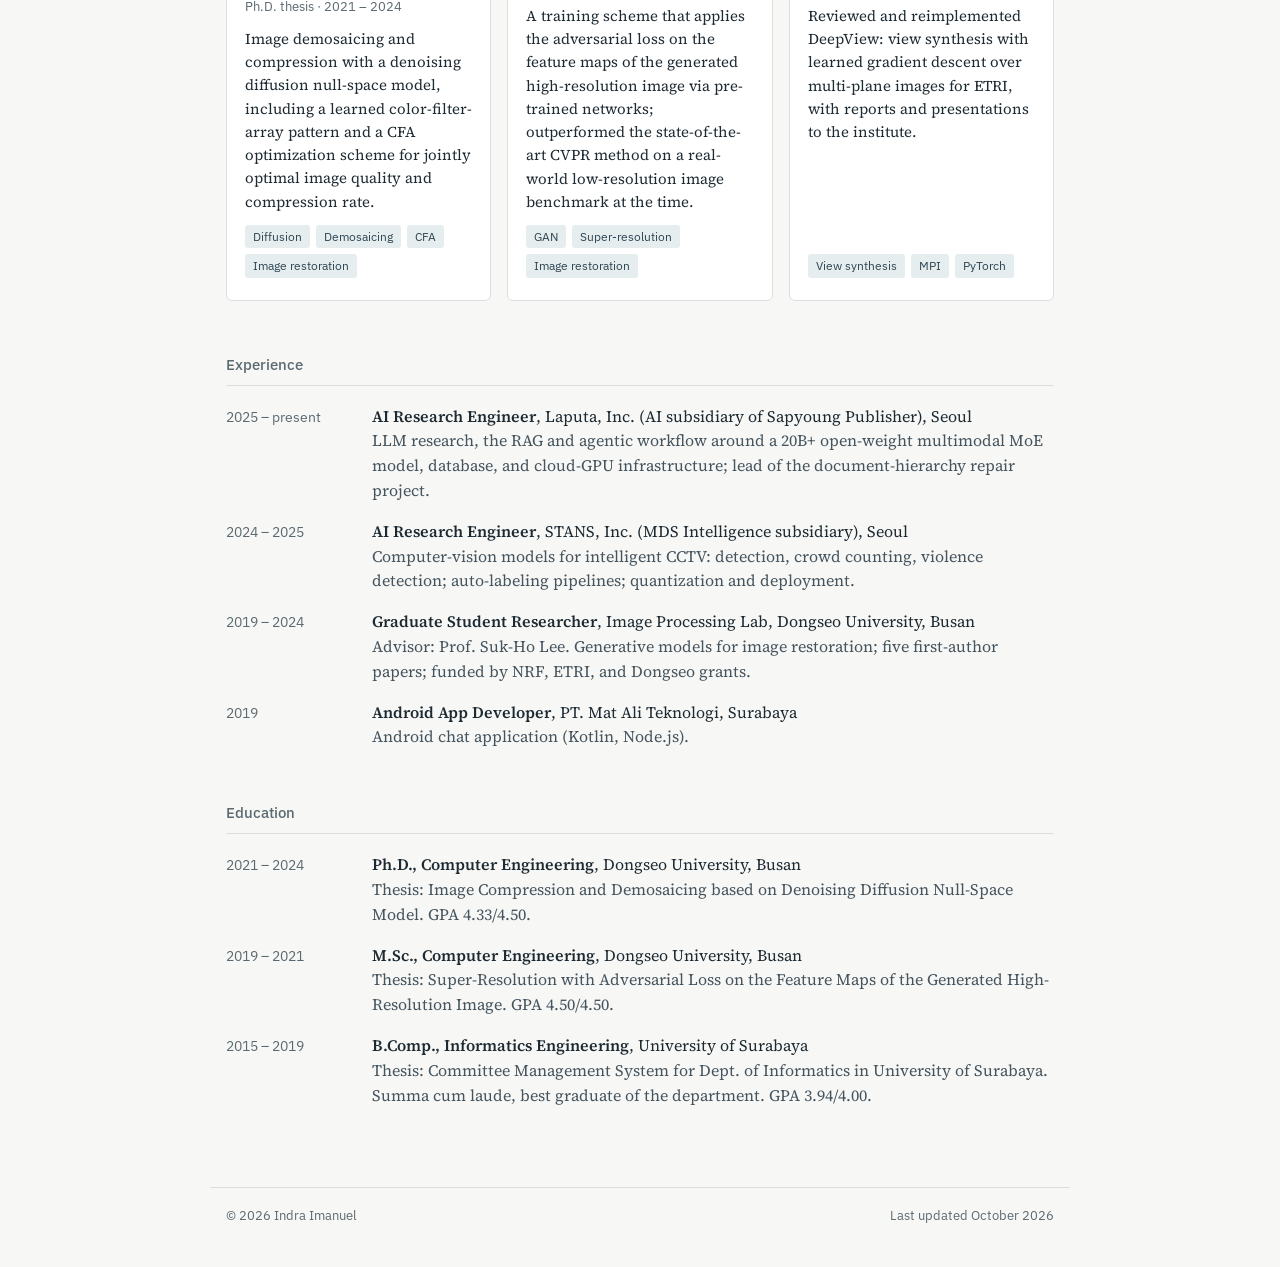
==== commit 14baa5db: "Add files via upload" ====
--- a/index.html
+++ b/index.html
@@ -93,9 +93,7 @@
       <p>
         At Laputa I build Unibook's LLM-based multimodal Q&amp;A system over
         Korean university textbooks, and I lead a research project on
-        document-hierarchy repair that grew out of that work. Before this
-        I spent a year at STANS building real-time computer-vision models
-        for intelligent CCTV that now run at Seoul subway stations,
+        document-hierarchy repair that grew out of that work. Before this I spent over a year at STANS building real-time computer-vision models for intelligent CCTV, some of which were deployed at Seoul subway stations,
         and before that I did my M.Sc. and Ph.D. at Dongseo University
         with Prof. Suk-Ho Lee on generative models for image restoration.
       </p>
@@ -168,17 +166,11 @@
     <article class="pub">
       <figure><img src="img/pub-hierarchy.png" alt="" onerror="this.parentElement.style.display='none'; this.closest('.pub').classList.add('nothumb')"></figure>
       <div>
-        <h3>When Can a Second Pass Fix Document Structure? An End-to-End Anatomy of Hierarchy Repair</h3>
+        <h3>Second-Pass Document Hierarchy Repair for PDF Extraction (working title)</h3>
         <p class="authors"><b>Indra Imanuel</b>, et al.</p>
         <p class="venue">Manuscript in preparation (ICDAR 2027 target) · Laputa, 2026</p>
         <p class="abstract">
-          Can a cheap second pass repair the document hierarchy that PDF
-          extractors get wrong? A self-supervised 115M pointer model
-          trained without human labels, benchmarked end-to-end against
-          rules, a 26B LLM, and the supervised 4B multimodal state of the
-          art on three benchmarks. Preliminary results show deep,
-          unnumbered book hierarchy is largely invisible to text-side and
-          crop-level methods alike.
+          Can a second pass repair the document hierarchy that PDF extractors get wrong? An end-to-end evaluation on three public benchmarks and Korean textbooks, a self-supervised pointer model trained without human labels, and LLM/VLM baselines.
         </p>
       </div>
     </article>
@@ -222,7 +214,7 @@
       <div class="card">
         <h3>Unibook: multimodal textbook Q&amp;A system</h3>
         <p class="when">Laputa · 2025 – present</p>
-        <p>LLM-based RAG and agentic workflow around a 26B VLM MoE model over Korean university textbooks: redesigned the agentic workflow &amp retrieval pipeline and database, benchmarked and quantized local LLMs, and own the cloud-GPU deployment stack.</p>
+        <p>LLM-based RAG and agentic workflow around a 20B+ open-weight multimodal MoE model over Korean university textbooks: designed the agentic workflow, fixed and tuned the retrieval pipeline, redesigned the database, chose and validated the production model by measurement, and own the cloud-GPU deployment stack.</p>
         <div class="stack"><span>LLM</span><span>RAG</span><span>Agentic workflow</span><span>vLLM</span><span>Qdrant</span><span>Docker</span></div>
       </div>
       <div class="card">
@@ -261,7 +253,7 @@
   <section id="experience">
     <h2>Experience</h2>
     <ul class="exp">
-      <li><time>2025 – present</time><div><b>AI Research Engineer</b>, Laputa, Inc. (AI subsidiary of Sapyoung Publisher), Seoul<br><span class="sub">LLM research, the RAG and agentic workflow around a 26B VLM MoE model, database, and cloud-GPU infrastructure; lead of the document-hierarchy repair project.</span></div></li>
+      <li><time>2025 – present</time><div><b>AI Research Engineer</b>, Laputa, Inc. (AI subsidiary of Sapyoung Publisher), Seoul<br><span class="sub">LLM research, the RAG and agentic workflow around a 20B+ open-weight multimodal MoE model, database, and cloud-GPU infrastructure; lead of the document-hierarchy repair project.</span></div></li>
       <li><time>2024 – 2025</time><div><b>AI Research Engineer</b>, STANS, Inc. (MDS Intelligence subsidiary), Seoul<br><span class="sub">Computer-vision models for intelligent CCTV: detection, crowd counting, violence detection; auto-labeling pipelines; quantization and deployment.</span></div></li>
       <li><time>2019 – 2024</time><div><b>Graduate Student Researcher</b>, Image Processing Lab, Dongseo University, Busan<br><span class="sub">Advisor: Prof. Suk-Ho Lee. Generative models for image restoration; five first-author papers; funded by NRF, ETRI, and Dongseo grants.</span></div></li>
       <li><time>2019</time><div><b>Android App Developer</b>, PT. Mat Ali Teknologi, Surabaya<br><span class="sub">Android chat application (Kotlin, Node.js).</span></div></li>
